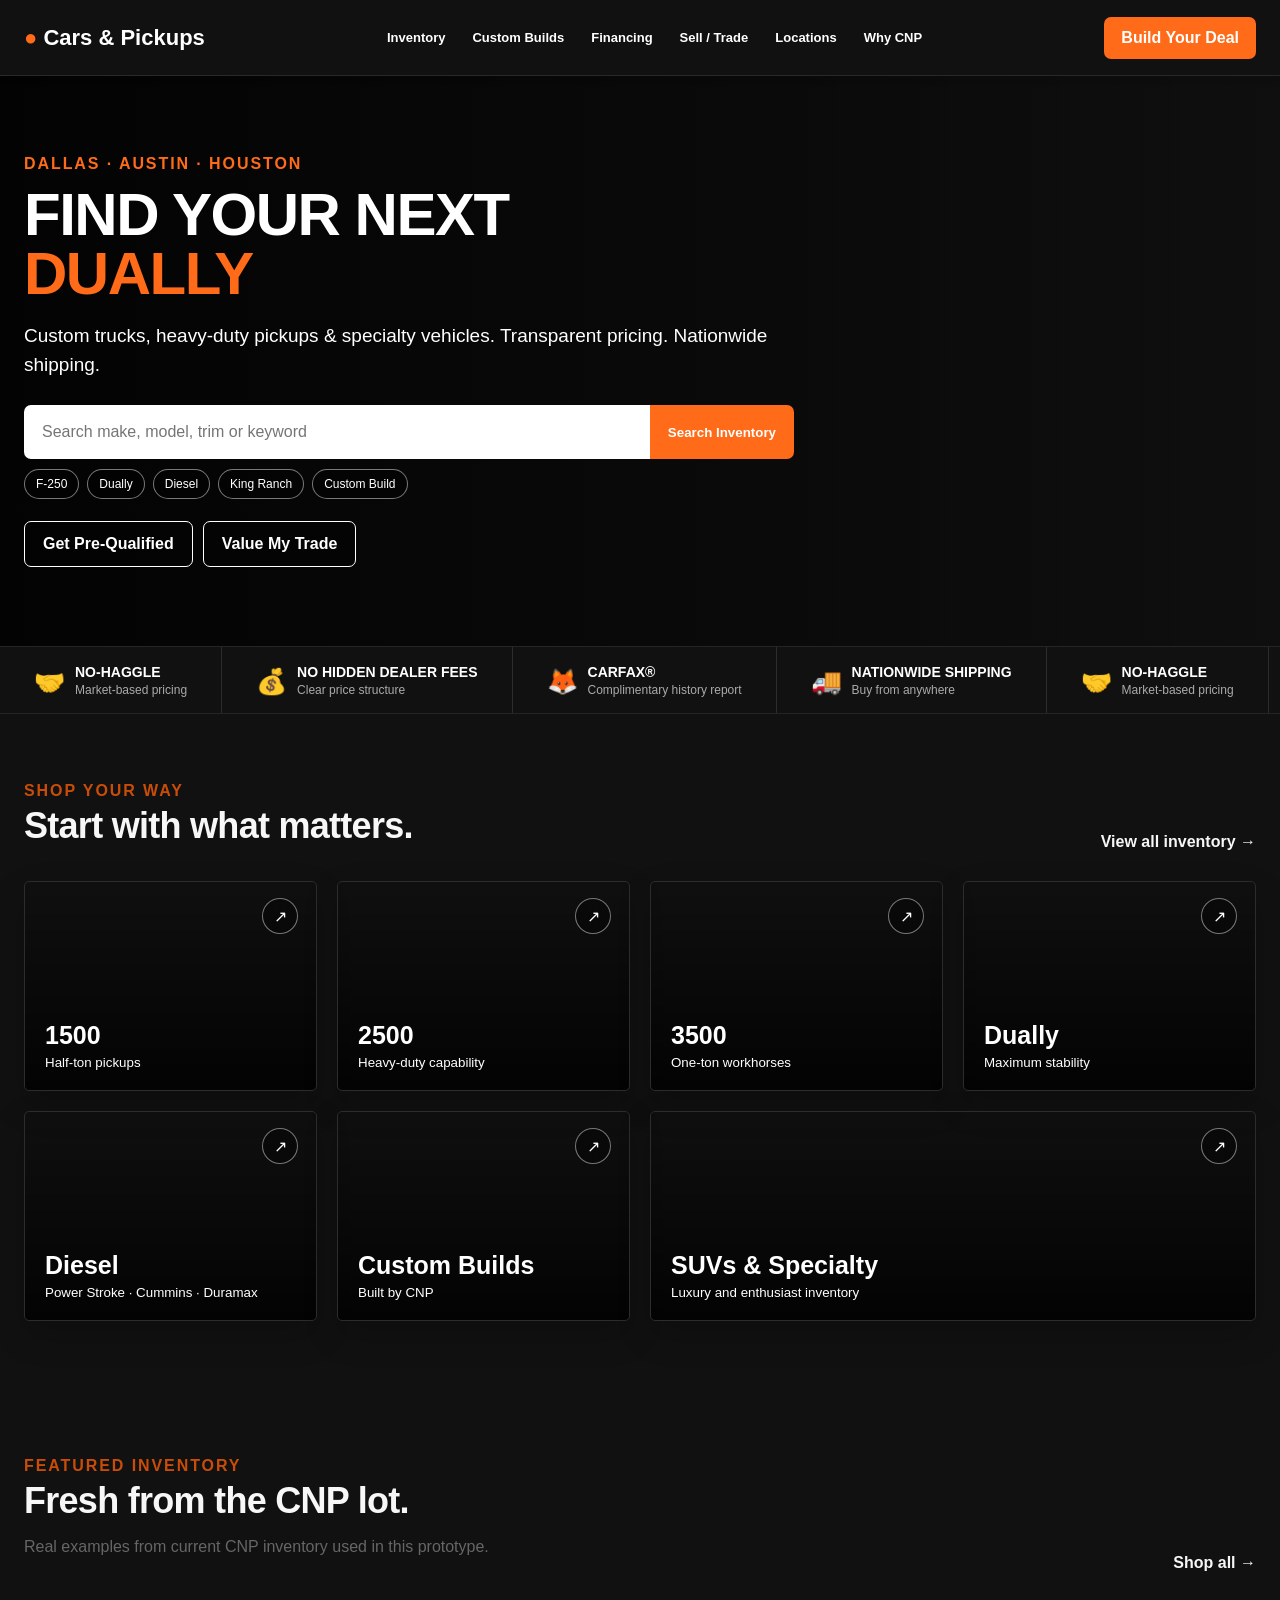
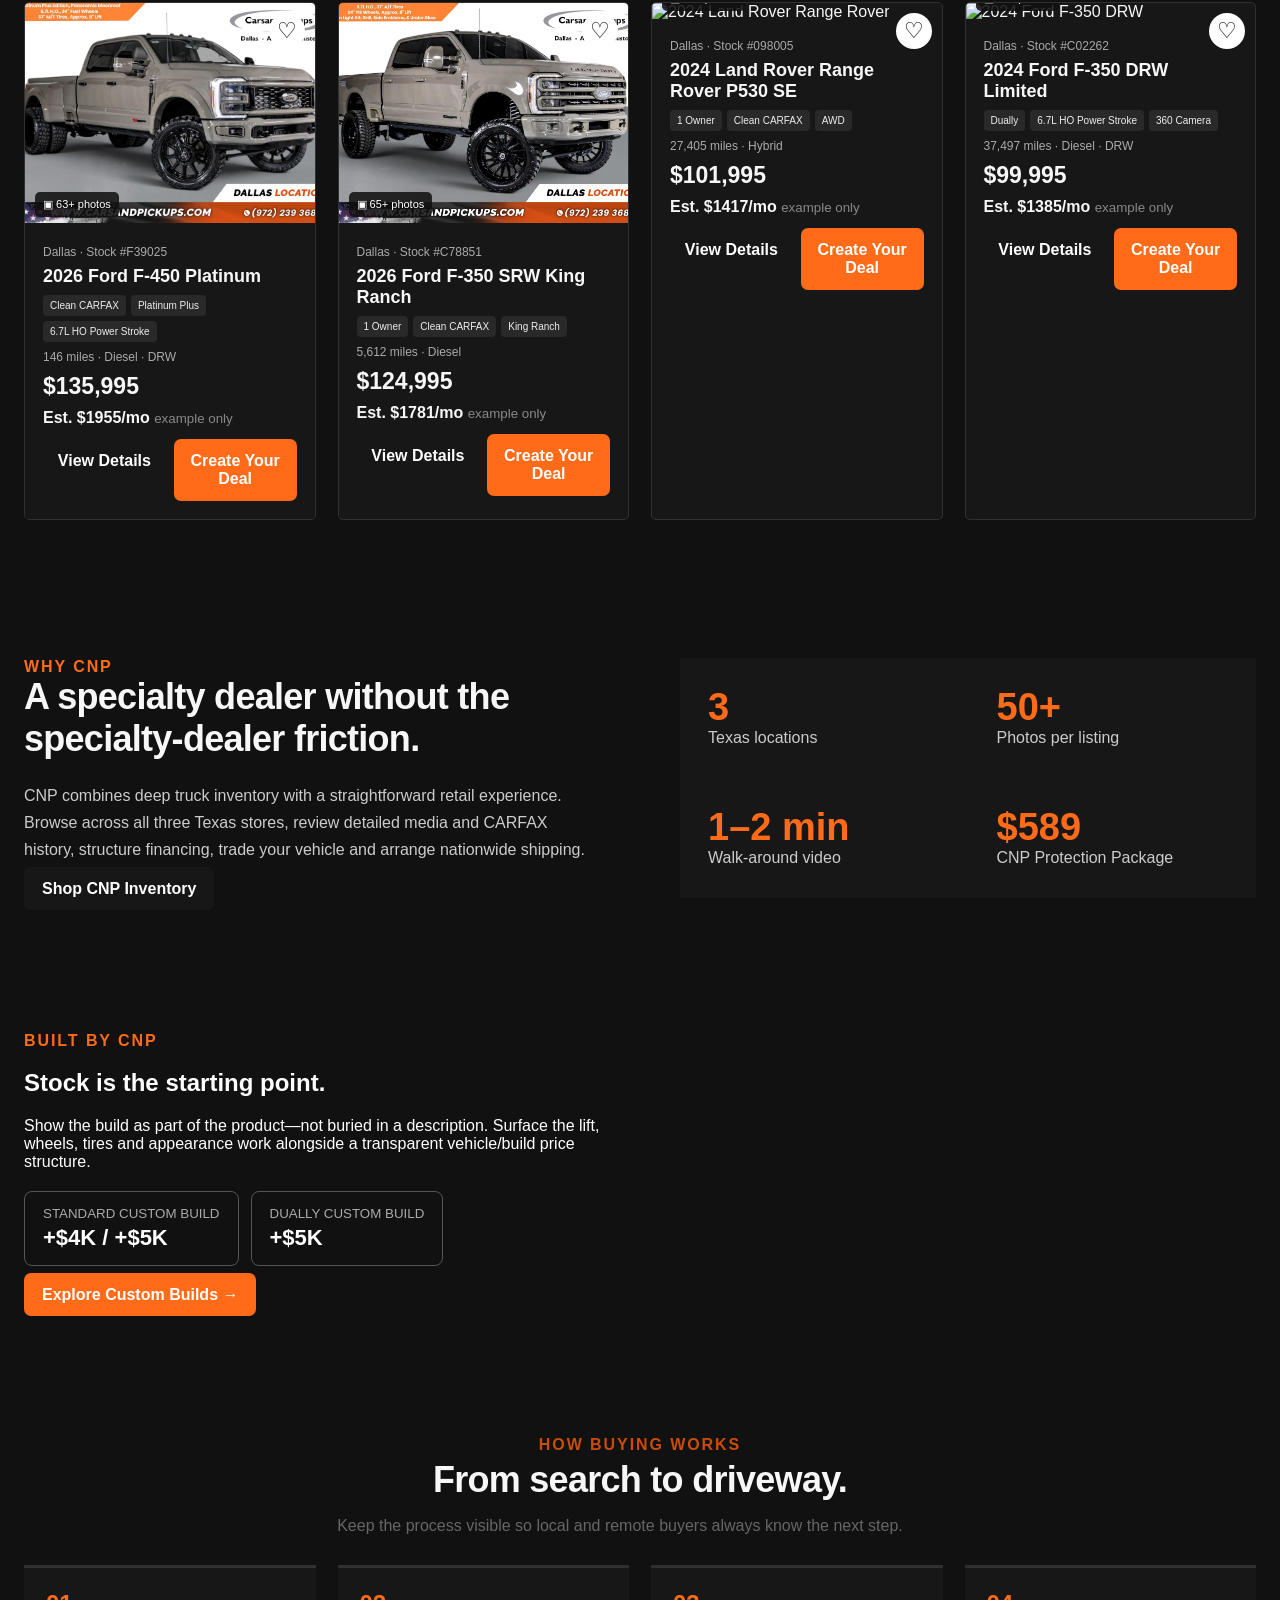
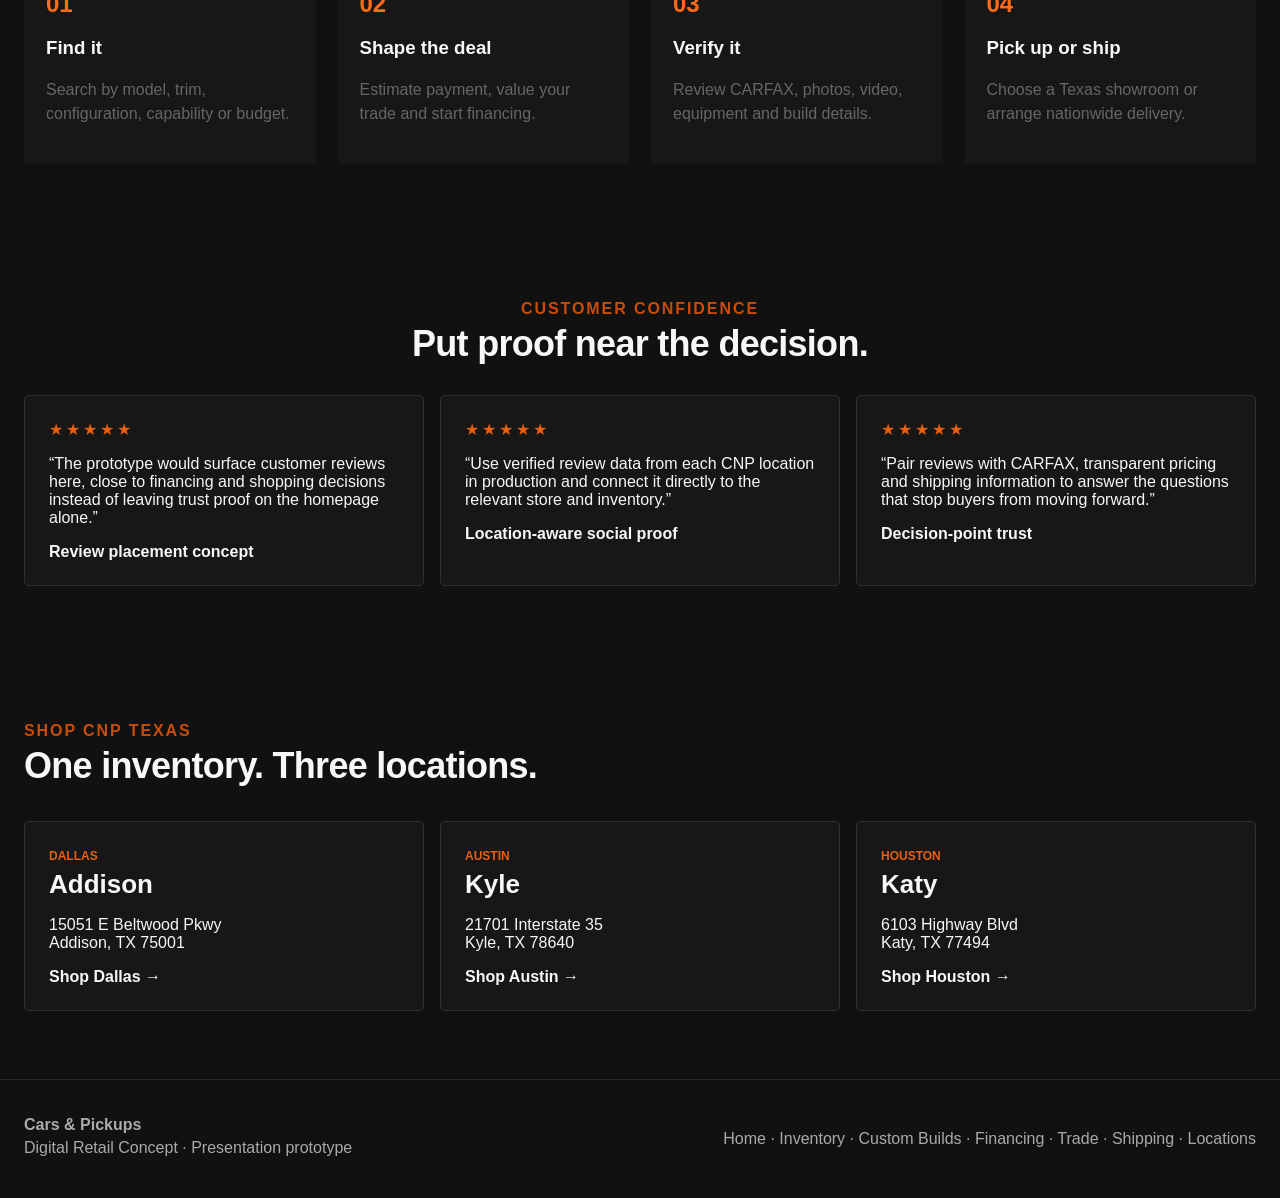
==== index.html @ a94108a6 "Bust cache for mobile navigation spacing update" ====
<!doctype html><html><head><meta charset="utf-8"><meta name="viewport" content="width=device-width,initial-scale=1"><title>CNP Digital Retail Concept</title><link rel="stylesheet" href="styles.css?v=menu-compact-4"><link rel="stylesheet" href="stack.css"></head><body>
<header class="top"><a class="brand" href="index.html"><b>●</b> Cars & Pickups</a><div class="mobile-nav-backdrop" id="mobileNavBackdrop"></div><nav class="nav" id="siteNav"><div class="mobile-nav-head"><span>MENU</span><button id="mobileNavClose" type="button" aria-label="Close navigation">×</button></div><a href="inventory.html">Inventory</a><a href="#builds">Custom Builds</a><a href="#buying">Financing</a><a href="#buying">Sell / Trade</a><a href="#locations">Locations</a><a href="#why">Why CNP</a></nav><div class="nav-actions"><a class="btn orange nav-deal" href="inventory.html">Build Your Deal</a><button class="hamburger" id="hamburger" type="button" aria-label="Open navigation" aria-expanded="false"><span></span><span></span><span></span></button></div></header>
<section class="hero"><div class="hero-inner"><div class="eyebrow">DALLAS · AUSTIN · HOUSTON</div><h1>FIND YOUR NEXT<br><span id="rotatingHeroText" class="rotating-text">DUALLY</span></h1><p>Custom trucks, heavy-duty pickups & specialty vehicles. Transparent pricing. Nationwide shipping.</p><div class="searchbar"><input id="homeSearch" placeholder="Search make, model, trim or keyword"><button class="btn orange" onclick="location.href='inventory.html?q='+encodeURIComponent(document.getElementById('homeSearch').value)">Search Inventory</button></div><div class="quicklinks"><a href="inventory.html?q=F-250">F-250</a><a href="inventory.html?q=dually">Dually</a><a href="inventory.html?q=diesel">Diesel</a><a href="inventory.html?q=King Ranch">King Ranch</a><a href="inventory.html?q=custom">Custom Build</a></div><div class="actions"><a href="#buying" class="btn ghost">Get Pre-Qualified</a><a href="#buying" class="btn ghost">Value My Trade</a></div></div></section>
<div class="trust" aria-label="CNP buyer benefits"><div class="trust-track"><span class="trust-item"><span class="trust-icon">🤝</span><span class="trust-copy"><b>NO-HAGGLE</b><small>Market-based pricing</small></span></span><span class="trust-item"><span class="trust-icon">💰</span><span class="trust-copy"><b>NO HIDDEN DEALER FEES</b><small>Clear price structure</small></span></span><span class="trust-item"><span class="trust-icon">🦊</span><span class="trust-copy"><b>CARFAX®</b><small>Complimentary history report</small></span></span><span class="trust-item"><span class="trust-icon">🚚</span><span class="trust-copy"><b>NATIONWIDE SHIPPING</b><small>Buy from anywhere</small></span></span><span class="trust-item"><span class="trust-icon">🤝</span><span class="trust-copy"><b>NO-HAGGLE</b><small>Market-based pricing</small></span></span><span class="trust-item"><span class="trust-icon">💰</span><span class="trust-copy"><b>NO HIDDEN DEALER FEES</b><small>Clear price structure</small></span></span><span class="trust-item"><span class="trust-icon">🦊</span><span class="trust-copy"><b>CARFAX®</b><small>Complimentary history report</small></span></span><span class="trust-item"><span class="trust-icon">🚚</span><span class="trust-copy"><b>NATIONWIDE SHIPPING</b><small>Buy from anywhere</small></span></span></div></div>
<section class="section shop-way"><div class="section-head"><div><div class="eyebrow dark">SHOP YOUR WAY</div><h2>Start with what matters.</h2></div><a href="inventory.html">View all inventory →</a></div><div class="grid-categories stack-categories"><a class="category-tile truck" style="--stack:0" href="inventory.html?q=1500"><span>1500</span><small>Half-ton pickups</small></a><a class="category-tile truck2" style="--stack:1" href="inventory.html?q=2500"><span>2500</span><small>Heavy-duty capability</small></a><a class="category-tile truck3" style="--stack:2" href="inventory.html?q=3500"><span>3500</span><small>One-ton workhorses</small></a><a class="category-tile dually" style="--stack:3" href="inventory.html?q=dually"><span>Dually</span><small>Maximum stability</small></a><a class="category-tile diesel" style="--stack:4" href="inventory.html?q=diesel"><span>Diesel</span><small>Power Stroke · Cummins · Duramax</small></a><a class="category-tile custom" style="--stack:5" href="#builds"><span>Custom Builds</span><small>Built by CNP</small></a><a class="category-tile suv" style="--stack:6" href="inventory.html?q=Range Rover"><span>SUVs & Specialty</span><small>Luxury and enthusiast inventory</small></a></div></section>
<section class="section alt"><div class="section-head"><div><div class="eyebrow dark">FEATURED INVENTORY</div><h2>Fresh from the CNP lot.</h2><p class="lede">Real examples from current CNP inventory used in this prototype.</p></div><a href="inventory.html">Shop all →</a></div><div id="homeFeatured" class="vehicles featured"></div></section>
<section id="why" class="section why"><div class="why-copy"><div class="eyebrow">WHY CNP</div><h2>A specialty dealer without the specialty-dealer friction.</h2><p>CNP combines deep truck inventory with a straightforward retail experience. Browse across all three Texas stores, review detailed media and CARFAX history, structure financing, trade your vehicle and arrange nationwide shipping.</p><a class="btn dark" href="inventory.html">Shop CNP Inventory</a></div><div class="why-grid"><div><strong>3</strong><span>Texas locations</span></div><div><strong>50+</strong><span>Photos per listing</span></div><div><strong>1–2 min</strong><span>Walk-around video</span></div><div><strong>$589</strong><span>CNP Protection Package</span></div></div></section>
<section id="builds" class="custom-banner darkband"><div class="copy"><div class="eyebrow">BUILT BY CNP</div><h2>Stock is the starting point.</h2><p>Show the build as part of the product—not buried in a description. Surface the lift, wheels, tires and appearance work alongside a transparent vehicle/build price structure.</p><div class="build-prices"><div><small>STANDARD CUSTOM BUILD</small><b>+$4K / +$5K</b></div><div><small>DUALLY CUSTOM BUILD</small><b>+$5K</b></div></div><a class="btn orange" href="inventory.html?q=custom">Explore Custom Builds →</a></div><div class="photo"></div></section>
<section id="buying" class="section"><div class="center"><div class="eyebrow dark">HOW BUYING WORKS</div><h2>From search to driveway.</h2><p class="lede">Keep the process visible so local and remote buyers always know the next step.</p></div><div class="steps"><div><b>01</b><h3>Find it</h3><p>Search by model, trim, configuration, capability or budget.</p></div><div><b>02</b><h3>Shape the deal</h3><p>Estimate payment, value your trade and start financing.</p></div><div><b>03</b><h3>Verify it</h3><p>Review CARFAX, photos, video, equipment and build details.</p></div><div><b>04</b><h3>Pick up or ship</h3><p>Choose a Texas showroom or arrange nationwide delivery.</p></div></div></section>
<section class="section alt reviews"><div class="center"><div class="eyebrow dark">CUSTOMER CONFIDENCE</div><h2>Put proof near the decision.</h2></div><div class="review-grid"><article><div class="stars">★★★★★</div><p>“The prototype would surface customer reviews here, close to financing and shopping decisions instead of leaving trust proof on the homepage alone.”</p><b>Review placement concept</b></article><article><div class="stars">★★★★★</div><p>“Use verified review data from each CNP location in production and connect it directly to the relevant store and inventory.”</p><b>Location-aware social proof</b></article><article><div class="stars">★★★★★</div><p>“Pair reviews with CARFAX, transparent pricing and shipping information to answer the questions that stop buyers from moving forward.”</p><b>Decision-point trust</b></article></div></section>
<section id="locations" class="section locations"><div class="section-head"><div><div class="eyebrow dark">SHOP CNP TEXAS</div><h2>One inventory. Three locations.</h2></div></div><div class="location-grid"><div><span>DALLAS</span><h3>Addison</h3><p>15051 E Beltwood Pkwy<br>Addison, TX 75001</p><a href="inventory.html">Shop Dallas →</a></div><div><span>AUSTIN</span><h3>Kyle</h3><p>21701 Interstate 35<br>Kyle, TX 78640</p><a href="inventory.html">Shop Austin →</a></div><div><span>HOUSTON</span><h3>Katy</h3><p>6103 Highway Blvd<br>Katy, TX 77494</p><a href="inventory.html">Shop Houston →</a></div></div></section>
<footer class="footer"><div><b>Cars & Pickups</b><p>Digital Retail Concept · Presentation prototype</p></div><div>Home · Inventory · Custom Builds · Financing · Trade · Shipping · Locations</div></footer>
<script src="app.js"></script><script src="stack.js"></script><script>(()=>{const b=document.getElementById('hamburger'),n=document.getElementById('siteNav'),backdrop=document.getElementById('mobileNavBackdrop'),x=document.getElementById('mobileNavClose');if(!b||!n)return;const close=()=>{n.classList.remove('open');backdrop?.classList.remove('open');b.classList.remove('open');b.setAttribute('aria-expanded','false');document.body.classList.remove('nav-open')};const open=()=>{n.classList.add('open');backdrop?.classList.add('open');b.classList.add('open');b.setAttribute('aria-expanded','true');document.body.classList.add('nav-open')};b.addEventListener('click',()=>n.classList.contains('open')?close():open());x?.addEventListener('click',close);backdrop?.addEventListener('click',close);n.querySelectorAll('a').forEach(a=>a.addEventListener('click',close));})();</script></body></html>
---- styles.css ----
:root{--orange:#ff6b18;--ink:#111;--muted:#666;--paper:#f6f5f2;--line:#ddd;--green:#18834a}*{box-sizing:border-box}body{margin:0;font-family:Arial,Helvetica,sans-serif;color:var(--ink);background:#fff}a{text-decoration:none;color:inherit}.top{background:#111;color:#fff;padding:14px 4vw;display:flex;align-items:center;gap:28px;position:sticky;top:0;z-index:20}.brand{font-size:24px;font-weight:900}.brand b{color:var(--orange)}.nav{display:flex;gap:20px;font-size:14px;flex:1}.pill,.btn{border:0;border-radius:7px;padding:13px 18px;font-weight:700;cursor:pointer}.btn.orange{background:var(--orange);color:#fff}.btn.dark{background:#171717;color:#fff}.btn.light{background:#fff;border:1px solid #bbb}.hero{min-height:520px;padding:70px 6vw;background:linear-gradient(90deg,rgba(0,0,0,.82),rgba(0,0,0,.15)),url('https://images.unsplash.com/photo-1551830820-330a71b99659?auto=format&fit=crop&w=1800&q=80') center/cover;color:#fff;display:flex;align-items:center}.hero-inner{max-width:720px}.eyebrow{color:var(--orange);font-weight:900;letter-spacing:.12em}.hero h1{font-size:62px;line-height:.96;margin:12px 0 20px}.hero p{font-size:19px;line-height:1.5}.searchbar{display:flex;margin:26px 0 18px}.searchbar input{flex:1;padding:18px;border:0;border-radius:7px 0 0 7px;font-size:16px}.searchbar button{border-radius:0 7px 7px 0}.actions{display:flex;gap:10px;flex-wrap:wrap}.trust{background:#151515;color:#fff;display:grid;grid-template-columns:repeat(4,1fr);padding:20px 6vw;text-align:center;font-weight:700}.section{padding:52px 6vw}.section h2{font-size:34px;margin:0 0 22px}.grid4{display:grid;grid-template-columns:repeat(4,1fr);gap:16px}.cat,.card,.panel{border:1px solid var(--line);border-radius:12px;overflow:hidden;background:#fff}.cat{min-height:170px;padding:22px;background:linear-gradient(#ffffff00,#0009),url('https://images.unsplash.com/photo-1565043589221-1a6fd9ae45c7?auto=format&fit=crop&w=700&q=80') center/cover;color:#fff;display:flex;align-items:end;font-size:22px;font-weight:800}.darkband{background:#161616;color:#fff}.inventory-wrap{display:grid;grid-template-columns:270px 1fr;gap:24px;padding:30px 4vw;background:var(--paper)}.filters{background:#fff;border:1px solid var(--line);border-radius:10px;padding:18px;position:sticky;top:78px;height:calc(100vh - 100px);overflow:auto}.filters h3{margin-top:0}.filter-group{padding:15px 0;border-top:1px solid #eee}.filter-group label{display:block;margin:8px 0;font-size:14px}.results-head{background:#fff;border:1px solid var(--line);border-radius:10px;padding:18px;margin-bottom:16px}.chips{display:flex;gap:8px;flex-wrap:wrap;margin-top:12px}.chip{padding:8px 11px;border:1px solid #ccc;border-radius:999px;background:#fff;font-size:12px}.vehicles{display:grid;grid-template-columns:repeat(3,1fr);gap:16px}.vehicle-card img{width:100%;height:190px;object-fit:cover}.vehicle-card .body{padding:15px}.badge{display:inline-block;background:var(--orange);color:#fff;border-radius:4px;padding:5px 8px;font-size:11px;font-weight:800}.price{font-size:23px;font-weight:900;margin:9px 0}.monthly{font-weight:800}.sub{font-size:13px;color:var(--muted);line-height:1.5}.card-actions{display:flex;gap:8px;margin-top:12px}.vdp{display:grid;grid-template-columns:1.55fr .7fr;gap:26px;padding:30px 5vw}.gallery .main{width:100%;height:520px;object-fit:cover;border-radius:12px}.thumbs{display:grid;grid-template-columns:repeat(5,1fr);gap:8px;margin-top:8px}.thumbs img{width:100%;height:95px;object-fit:cover;border-radius:7px}.deal{position:sticky;top:90px;align-self:start;border:1px solid var(--line);border-radius:12px;padding:22px}.deal h1{font-size:30px;margin:0 0 8px}.breakdown{border-top:1px solid #ddd;border-bottom:1px solid #ddd;padding:14px 0;margin:14px 0}.row{display:flex;justify-content:space-between;margin:8px 0}.payment{background:#f3f3f3;padding:15px;border-radius:8px;font-size:23px;font-weight:900}.deal .btn{width:100%;margin-top:8px}.specs{display:grid;grid-template-columns:repeat(6,1fr);gap:10px;padding:0 5vw 28px}.spec{border:1px solid var(--line);border-radius:9px;padding:14px;text-align:center}.content2{display:grid;grid-template-columns:1.5fr .7fr;gap:20px;padding:0 5vw 50px}.content2 .panel{padding:22px}.check{color:var(--green);font-weight:700}.footer{padding:30px 6vw;background:#111;color:#aaa}.note{font-size:12px;color:#777}.custom-banner{display:grid;grid-template-columns:1fr 1fr;min-height:300px}.custom-banner .copy{padding:42px}.custom-banner .photo{background:url('https://images.unsplash.com/photo-1533473359331-0135ef1b58bf?auto=format&fit=crop&w=1000&q=80') center/cover}.review{padding:18px;border:1px solid #ddd;border-radius:10px}.mobile-only{display:none}@media(max-width:900px){.nav{display:none}.hero h1{font-size:44px}.trust{grid-template-columns:1fr 1fr;gap:14px}.grid4{grid-template-columns:1fr 1fr}.inventory-wrap{grid-template-columns:1fr}.filters{position:static;height:auto}.vehicles{grid-template-columns:1fr}.vdp{grid-template-columns:1fr}.deal{position:static}.specs{grid-template-columns:repeat(2,1fr)}.content2{grid-template-columns:1fr}.custom-banner{grid-template-columns:1fr}.custom-banner .photo{min-height:250px}.mobile-only{display:block}}
.hero h1 span{color:var(--orange)}.hero .ghost{background:rgba(0,0,0,.28);border:1px solid #fff;color:#fff}.quicklinks{display:flex;gap:8px;flex-wrap:wrap;margin:-8px 0 22px}.quicklinks a{font-size:12px;border:1px solid #ffffff77;border-radius:999px;padding:7px 11px;background:#0005}.trust div{display:flex;flex-direction:column;gap:4px}.trust small{font-weight:400;color:#bbb}.section-head{display:flex;justify-content:space-between;align-items:end;gap:20px;margin-bottom:24px}.section-head h2,.center h2{margin:5px 0 4px}.section-head>a{font-weight:800}.eyebrow.dark{color:#c94d08}.lede{color:#666;max-width:720px}.grid-categories{display:grid;grid-template-columns:repeat(4,1fr);gap:14px}.category-tile{min-height:190px;padding:20px;display:flex;flex-direction:column;justify-content:end;color:#fff;border-radius:12px;background:linear-gradient(0deg,#000c,#0001),url('https://images.unsplash.com/photo-1565043589221-1a6fd9ae45c7?auto=format&fit=crop&w=800&q=80') center/cover}.category-tile span{font-size:25px;font-weight:900}.category-tile small{margin-top:5px}.category-tile.suv{grid-column:span 2;background-image:linear-gradient(0deg,#000c,#0001),url('https://images.unsplash.com/photo-1519641471654-76ce0107ad1b?auto=format&fit=crop&w=1000&q=80')}.alt{background:#f4f3f0}.vehicles.featured{grid-template-columns:repeat(4,1fr)}.card-image{position:relative}.photo-count{position:absolute;left:10px;bottom:10px;background:#111d;color:#fff;padding:6px 8px;border-radius:5px;font-size:11px}.heart{position:absolute;right:10px;top:10px;width:36px;height:36px;border-radius:50%;border:0;background:#fff;font-size:22px}.vehicle-card h3{margin:7px 0 8px;font-size:18px}.card-meta,.mileage{font-size:12px;color:#666}.tagrow{display:flex;gap:5px;flex-wrap:wrap;margin:8px 0}.tagrow span{font-size:10px;background:#f1f1f1;padding:5px 7px;border-radius:4px}.monthly small{font-weight:400;color:#888}.why{background:#111;color:#fff;display:grid;grid-template-columns:1fr 1fr;gap:60px}.why h2{font-size:42px}.why p{line-height:1.7;color:#ccc}.why-grid{display:grid;grid-template-columns:1fr 1fr;gap:1px;background:#444}.why-grid div{background:#171717;padding:28px;display:flex;flex-direction:column}.why-grid strong{font-size:38px;color:var(--orange)}.why-grid span{color:#ccc}.build-prices{display:flex;gap:12px;margin:20px 0}.build-prices div{border:1px solid #555;padding:14px 18px;border-radius:8px;display:flex;flex-direction:column}.build-prices small{color:#aaa}.build-prices b{font-size:22px;margin-top:4px}.center{text-align:center;max-width:760px;margin:0 auto 30px}.steps{display:grid;grid-template-columns:repeat(4,1fr);gap:14px}.steps>div{border-top:3px solid var(--orange);padding:22px;background:#fafafa}.steps b{color:var(--orange);font-size:24px}.steps p{color:#666;line-height:1.5}.review-grid,.location-grid{display:grid;grid-template-columns:repeat(3,1fr);gap:16px}.review-grid article,.location-grid>div{background:#fff;border:1px solid #ddd;border-radius:10px;padding:24px}.stars{color:#e65f12;letter-spacing:3px}.location-grid span{color:#e65f12;font-weight:900;font-size:12px}.location-grid h3{font-size:26px;margin:5px 0}.location-grid a{font-weight:800}.footer{display:flex;justify-content:space-between;align-items:center}.footer p{margin:5px 0}.inventory-hero{background:#151515;color:#fff;padding:42px 4vw;display:flex;align-items:end;justify-content:space-between;gap:30px}.inventory-hero h1{font-size:42px;margin:6px 0}.inventory-hero p{color:#bbb}.inventory-search{display:flex;min-width:44%}.inventory-search input{flex:1;padding:16px;border:0;border-radius:7px 0 0 7px}.inventory-search .btn{border-radius:0 7px 7px 0}.results-top{display:flex;justify-content:space-between;align-items:center}.results-top select{padding:10px}.mobile-filter-title{display:flex;justify-content:space-between}.mobile-filter-title button{border:0;background:none;text-decoration:underline}.filter-group select{width:100%;padding:8px;margin-top:8px}.filter-note{font-size:11px;color:#777;line-height:1.5;margin-top:20px}.empty{background:#fff;padding:50px;border:1px solid #ddd;border-radius:10px;text-align:center;grid-column:1/-1}
@media(max-width:1100px){.vehicles.featured{grid-template-columns:repeat(2,1fr)}.grid-categories{grid-template-columns:repeat(2,1fr)}}
@media(max-width:700px){.hero{padding:55px 5vw;min-height:650px}.hero h1{font-size:39px}.searchbar{flex-direction:column;gap:8px}.searchbar input,.searchbar .btn{border-radius:7px}.trust{grid-template-columns:1fr 1fr}.grid-categories,.vehicles.featured,.steps,.review-grid,.location-grid,.why{grid-template-columns:1fr}.category-tile.suv{grid-column:auto}.why{gap:30px}.why-grid{grid-template-columns:1fr 1fr}.inventory-hero{align-items:stretch;flex-direction:column}.inventory-search{min-width:0}.footer{align-items:flex-start;flex-direction:column;gap:18px}.build-prices{flex-direction:column}.section{padding:42px 5vw}.vehicles{grid-template-columns:1fr}.vehicle-card img{height:230px}}

/* CNP continuity pass */
:root{--content:1240px}.top{padding:16px max(24px,calc((100vw - var(--content))/2));min-height:76px;background:#fff;color:#151515;border-bottom:1px solid #ececec;box-shadow:0 2px 10px #0000000a}.brand{font-size:22px}.nav{justify-content:center;gap:27px;font-size:13px;font-weight:700}.top .btn{padding:12px 17px}.hero{min-height:570px;padding:72px max(24px,calc((100vw - var(--content))/2));background-position:center 42%}.hero-inner{max-width:770px}.hero h1{font-size:60px;letter-spacing:-.025em;line-height:.98;margin:13px 0 12px}.rotating-text{display:inline-block;min-width:8ch;color:var(--orange);transition:opacity .18s ease,transform .18s ease}.rotating-text.swap{opacity:0;transform:translateY(8px)}.section{padding:68px max(24px,calc((100vw - var(--content))/2))}.section-head{margin-bottom:30px}.section h2{font-size:36px;letter-spacing:-.02em}.trust{padding:20px max(24px,calc((100vw - var(--content))/2))}.grid-categories{gap:20px}.category-tile{min-height:210px;border-radius:5px}.card,.panel,.review-grid article,.location-grid>div{border-radius:5px}.vehicles{gap:22px}.vehicle-card img{height:220px}.vehicle-card .body{padding:18px}.why{padding:70px max(24px,calc((100vw - var(--content))/2));gap:80px}.custom-banner .copy{padding:64px max(24px,calc((100vw - var(--content))/2))}.steps{gap:22px}.inventory-wrap{padding:36px max(24px,calc((100vw - var(--content))/2));grid-template-columns:280px 1fr;gap:30px}.inventory-hero{padding:48px max(24px,calc((100vw - var(--content))/2))}.results-head,.filters{border-radius:5px}.vdp{max-width:var(--content);margin:auto;padding:40px 0;gap:34px}.specs,.content2{max-width:var(--content);margin:auto;padding-left:0;padding-right:0}.gallery .main,.deal,.spec{border-radius:5px}.footer{padding:36px max(24px,calc((100vw - var(--content))/2))}@media(max-width:1288px){.vdp,.specs,.content2{margin-left:24px;margin-right:24px}}@media(max-width:900px){.top{padding:13px 18px;min-height:64px}.hero{padding:58px 22px;min-height:610px}.hero h1{font-size:45px}.section{padding:50px 22px}.trust{padding:18px 22px}.inventory-wrap,.inventory-hero{padding-left:20px;padding-right:20px}.vdp,.specs,.content2{margin-left:20px;margin-right:20px}.why{padding:52px 22px}.custom-banner .copy{padding:46px 22px}}
.deal-actions{display:grid;grid-template-columns:1fr 1fr;gap:8px;width:100%}.deal-actions .btn{width:100%;text-align:center;padding-left:8px;padding-right:8px}.trust>div{display:grid;grid-template-columns:38px auto;grid-template-rows:auto auto;text-align:left;justify-content:center;column-gap:11px;align-items:center}.trust-icon{grid-row:1/3;width:34px;height:34px;border:1.5px solid var(--orange);color:var(--orange);border-radius:50%;display:grid;place-items:center;font-size:18px;font-weight:900}.trust b{align-self:end}.trust small{align-self:start}@media(max-width:700px){.trust>div{justify-content:start}.trust-icon{width:31px;height:31px}}.payment-assumptions{font-size:10px;line-height:1.45;color:#888;margin-top:8px;padding:8px 9px;background:#f7f7f7;border-left:2px solid var(--orange)}.payment-range-control{margin-top:15px}.payment-range-head{display:flex;justify-content:space-between;gap:8px;align-items:center;font-size:13px}.payment-range-head b{font-size:12px}.dual-range{position:relative;height:34px;margin-top:8px}.range-track,.range-fill{position:absolute;top:15px;left:0;right:0;height:4px;border-radius:4px;background:#ddd}.range-fill{right:auto;background:var(--orange)}.dual-range input[type=range]{position:absolute;left:0;top:5px;width:100%;height:24px;margin:0;background:transparent;pointer-events:none;appearance:none;-webkit-appearance:none}.dual-range input[type=range]::-webkit-slider-runnable-track{height:4px;background:transparent}.dual-range input[type=range]::-webkit-slider-thumb{-webkit-appearance:none;appearance:none;width:20px;height:20px;border-radius:50%;background:#fff;border:3px solid var(--orange);margin-top:-8px;pointer-events:auto;cursor:pointer}.dual-range input[type=range]::-moz-range-track{height:4px;background:transparent}.dual-range input[type=range]::-moz-range-thumb{width:15px;height:15px;border-radius:50%;background:#fff;border:3px solid var(--orange);pointer-events:auto;cursor:pointer}.range-limits{display:flex;justify-content:space-between;color:#888;font-size:10px;margin-top:-3px}.money-range-control{margin-top:15px}.money-range-control .payment-range-head b{font-variant-numeric:tabular-nums}.mobile-filter-bar,.mobile-filter-head,.filter-backdrop{display:none}.two-selects{display:grid;grid-template-columns:1fr 1fr;gap:8px}.two-selects label{min-width:0}.two-selects select{width:100%}.mobile-inventory-controls{display:none}
/* site-wide dark canvas */:root{--site-black:#111111;--site-panel:#171717;--site-panel-2:#1d1d1d;--site-border:#303030}html,body{background:var(--site-black);color:#f7f7f7}.top{background:var(--site-black);color:#fff;border-bottom-color:#292929}.section,.inventory-wrap,.specs,.content2{background:var(--site-black);color:#f7f7f7}.section.alt,.alt{background:#151515}.inventory-wrap{background:var(--site-black)}.results-head,.filters,.card,.vehicle-card,.panel,.review-grid article,.location-grid>div,.steps>div,.deal,.spec{background:var(--site-panel);color:#f7f7f7;border-color:var(--site-border)}.vehicle-card .body{background:var(--site-panel)}.sub,.card-meta,.mileage,.filter-note,.payment-assumptions,.range-limits{color:#aaa}.filter-group{border-top-color:#303030}.filter-group select,.two-selects select,.inventory-search input,.searchbar input,.deal input{background:#fff;color:#111}.chip,.btn.light{background:#202020;color:#f7f7f7;border-color:#444}.tagrow span{background:#292929;color:#eee}.results-head select{background:#fff;color:#111;border-color:#ccc}.mobile-filter-title button{color:#ddd}.footer{background:var(--site-black);color:#aaa;border-top:1px solid #292929}body,main,section,.section,.alt,.inventory-wrap,.inventory-hero+.inventory-wrap,.vdp,.specs,.content2,.custom-banner,.custom-banner .copy,.why,.steps,.review-grid,.location-grid{background-color:#111!important}.card,.vehicle-card,.vehicle-card .body,.panel,.results-head,.filters,.deal,.spec,.steps>div,.review-grid article,.location-grid>div,.empty{background:#171717!important;color:#f7f7f7!important;border-color:#303030!important}.why-grid,.why-grid div{background:#171717!important}.payment-assumptions{background:#1d1d1d!important}.tagrow span{background:#292929!important;color:#eee!important}.chip{background:#202020!important;color:#f7f7f7!important;border-color:#444!important}.footer{background:#111!important}
/* Dynamic shop-your-way category cards */
.shop-way{overflow:visible}.stack-categories .category-tile{position:relative;isolation:isolate;overflow:hidden;border:1px solid #2c2c2c;box-shadow:0 14px 34px rgba(0,0,0,.2);transition:transform .25s ease,border-color .25s ease,box-shadow .25s ease}.stack-categories .category-tile:after{content:'↗';position:absolute;right:18px;top:16px;width:34px;height:34px;border:1px solid rgba(255,255,255,.45);border-radius:50%;display:grid;place-items:center;font-size:16px;background:rgba(0,0,0,.28);backdrop-filter:blur(8px)}@media(hover:hover) and (pointer:fine){.stack-categories .category-tile:hover{transform:translateY(-6px);border-color:var(--orange);box-shadow:0 20px 42px rgba(0,0,0,.35)}}
@media(max-width:760px){html,body{width:100%;max-width:100%;overflow-x:hidden}.stack-categories{display:block!important}.stack-categories .category-tile{position:sticky;top:calc(82px + (var(--stack) * 7px));z-index:calc(10 + var(--stack));min-height:340px;margin-bottom:20px;border-radius:12px;box-shadow:0 -1px 0 rgba(255,255,255,.08),0 18px 34px rgba(0,0,0,.45);background-position:center}.stack-categories .category-tile span{font-size:36px}.stack-categories .category-tile small{font-size:18px;color:#eee}.stack-categories .category-tile:before{content:'0' counter(stack);position:absolute;left:20px;top:18px;font-size:12px;letter-spacing:.14em;color:#ff8a46}.stack-categories{counter-reset:stack}.stack-categories .category-tile{counter-increment:stack}.stack-categories .category-tile:before{content:'0' counter(stack)}.shop-way{padding-bottom:90px!important}.inventory-hero{width:100%;max-width:100%;padding:38px 20px}.inventory-hero h1{font-size:38px;line-height:1.08}.inventory-search{width:100%;max-width:100%}.inventory-wrap{display:block!important;width:100%!important;max-width:100%!important;padding:22px 20px!important;margin:0!important}.inventory-wrap>main{display:block!important;width:100%!important;max-width:100%!important;min-width:0!important;margin:0!important;padding:0!important}.mobile-inventory-controls{display:grid!important;width:100%!important;max-width:100%!important;grid-template-columns:1fr!important;gap:10px!important;margin:0 0 16px!important}.mobile-inventory-controls .mobile-control-btn{display:flex;width:100%!important;max-width:100%!important;min-height:48px;align-items:center;justify-content:space-between;padding:12px 16px;margin:0!important}.filters{position:fixed!important;z-index:1001;top:0;right:0;bottom:0;left:auto;width:min(92vw,390px)!important;max-width:none!important;height:100%;overflow-y:auto;background:#171717!important;padding:0 18px 28px!important;transform:translateX(105%);transition:transform .25s ease}.filters.open{transform:translateX(0)}.mobile-filter-head{display:flex;position:sticky;top:0;z-index:2;align-items:center;justify-content:space-between;background:#171717;border-bottom:1px solid #333;padding:16px 0;margin-bottom:8px}.mobile-filter-head button{width:44px;height:44px;border:0;background:transparent;color:#fff;font-size:30px}.filter-backdrop{position:fixed;z-index:1000;inset:0;background:rgba(0,0,0,.42)}.filter-backdrop.open{display:block}.filters-open{overflow:hidden}.mobile-sort-menu{position:absolute;z-index:50;top:104px;left:0;right:0;background:#171717;border:1px solid #333;padding:6px;box-shadow:0 10px 24px rgba(0,0,0,.12)}.mobile-sort-menu[hidden]{display:none}.mobile-sort-menu button{display:block;width:100%;min-height:44px;padding:10px 12px;border:0;border-bottom:1px solid #333;background:#171717;color:#fff;text-align:left;font:inherit}.results-head{display:block!important;width:100%!important;max-width:100%!important;margin:0 0 16px!important;padding:16px!important}.results-top{display:block!important;width:100%!important}.results-top select{display:none!important}.vehicles{display:grid!important;grid-template-columns:minmax(0,1fr)!important;width:100%!important;max-width:100%!important;min-width:0!important;gap:16px!important}.vehicle-card{width:100%!important;max-width:100%!important;min-width:0!important;overflow:hidden}.vehicle-card img{width:100%!important;max-width:100%!important;height:auto!important;aspect-ratio:16/10;object-fit:cover}}

/* VDP mobile polish */
.deal .payment{background:#202020!important;color:#fff!important;border:1px solid #3a3a3a}
.deal .btn.dark,.deal .btn.light{background:#202020!important;color:#fff!important;border:1px solid #444!important}
@media(max-width:760px){
  .vdp{display:flex!important;flex-direction:column!important;width:auto!important;max-width:none!important;margin:0!important;padding:18px 20px 0!important;gap:18px!important}
  .vdp .gallery{order:1;width:100%!important;min-width:0!important}
  .vdp .deal{order:2;width:100%!important;max-width:100%!important;min-width:0!important;margin:0!important;padding:22px 20px!important;box-sizing:border-box}
  .vdp .deal h1{font-size:36px!important;line-height:1.05!important;margin:12px 0 14px!important;overflow-wrap:anywhere}
  .vdp .deal .badge{font-size:13px!important;padding:8px 10px!important}
  .vdp .deal .breakdown{margin:18px 0!important;padding:18px 0!important}
  .vdp .deal .row{gap:12px!important;align-items:flex-start}
  .vdp .deal .row span{min-width:0}
  .vdp .deal .row b{white-space:nowrap}
  .vdp .deal .payment{display:block!important;width:100%!important;box-sizing:border-box!important;padding:17px 16px!important;font-size:25px!important;line-height:1.15!important;opacity:1!important}
  .vdp .deal .sub{font-size:14px!important;line-height:1.45!important}
  .vdp .deal .btn{display:block!important;width:100%!important;max-width:100%!important;box-sizing:border-box!important;margin:10px 0 0!important;min-height:52px!important}
  .specs{display:grid!important;grid-template-columns:1fr 1fr!important;width:auto!important;max-width:none!important;margin:18px 20px!important}
  .spec{min-width:0!important}
  .content2{display:block!important;width:auto!important;max-width:none!important;margin:18px 20px!important}
  .content2>.panel{width:100%!important;max-width:100%!important;box-sizing:border-box!important;margin-bottom:18px!important}
}

/* Mobile VDP sticky conversion CTA */
.mobile-vdp-sticky{display:none}
@media(max-width:760px){
 body{padding-bottom:calc(84px + env(safe-area-inset-bottom))}
 .mobile-vdp-sticky{position:fixed;z-index:1200;left:0;right:0;bottom:0;display:grid;grid-template-columns:7fr 3fr;gap:8px;padding:10px 14px calc(10px + env(safe-area-inset-bottom));background:rgba(17,17,17,.96);border-top:1px solid #333;box-shadow:0 -10px 28px rgba(0,0,0,.35);backdrop-filter:blur(14px);-webkit-backdrop-filter:blur(14px);transform:translateY(115%);opacity:0;pointer-events:none;transition:transform .28s cubic-bezier(.22,.61,.36,1),opacity .2s ease}
 .mobile-vdp-sticky.show{transform:translateY(0);opacity:1;pointer-events:auto}
 .mobile-vdp-sticky .btn{width:100%!important;min-height:54px!important;margin:0!important;display:flex!important;align-items:center;justify-content:center;box-sizing:border-box}
 .mobile-vdp-sticky .sticky-build{font-weight:850}
 .mobile-vdp-sticky .sticky-call{background:#242424!important;color:#fff!important;border:1px solid #444!important;font-size:23px!important;text-decoration:none}
}

/* Mobile nav + homepage hero refinements */
.nav-actions{display:flex;align-items:center;gap:10px}.hamburger{display:none}
@media(max-width:760px){
 .top{position:relative!important;display:flex!important;align-items:center!important;justify-content:space-between!important;gap:10px!important;padding:12px 16px!important;min-height:70px!important}
 .top .brand{font-size:18px!important;line-height:1.05!important;max-width:115px}
 .nav-actions{gap:8px;flex-shrink:0}
 .top .nav-deal{display:flex!important;align-items:center;justify-content:center;padding:10px 12px!important;min-height:44px!important;font-size:13px!important;line-height:1.05!important;white-space:nowrap}
 .hamburger{display:grid;width:44px;height:44px;padding:10px;border:1px solid #444;border-radius:4px;background:#171717;place-content:center;gap:5px}
 .hamburger span{display:block;width:21px;height:2px;background:#fff;transition:transform .2s ease,opacity .2s ease}
 .hamburger.open span:nth-child(1){transform:translateY(7px) rotate(45deg)}
 .hamburger.open span:nth-child(2){opacity:0}
 .hamburger.open span:nth-child(3){transform:translateY(-7px) rotate(-45deg)}
 .top .nav{display:none!important;position:absolute!important;z-index:1300;top:100%;left:0;right:0;background:#111;border-top:1px solid #292929;border-bottom:1px solid #333;padding:8px 16px 16px;box-shadow:0 18px 30px rgba(0,0,0,.38)}
 .top .nav.open{display:grid!important}
 .top .nav a{display:flex!important;align-items:center;min-height:48px;padding:10px 4px;border-bottom:1px solid #2b2b2b;color:#fff;font-size:16px}
 .top .nav a:last-child{border-bottom:0}
 .hero{padding-left:20px!important;padding-right:20px!important}
 .hero-inner{width:100%!important;max-width:100%!important}
 .hero .quicklinks{display:flex!important;flex-wrap:nowrap!important;gap:6px!important;width:100%!important;max-width:100%!important;overflow-x:auto!important;scrollbar-width:none;-webkit-overflow-scrolling:touch;padding-bottom:3px}
 .hero .quicklinks::-webkit-scrollbar{display:none}
 .hero .quicklinks a{flex:1 0 auto!important;white-space:nowrap!important;padding:8px 11px!important;font-size:12px!important}
 .hero .actions{display:grid!important;grid-template-columns:1fr!important;gap:10px!important;width:100%!important}
 .hero .actions .btn{width:100%!important;max-width:100%!important;box-sizing:border-box!important;text-align:center!important;min-height:52px!important}
 .trust-icon{border:0!important;border-radius:0!important;width:34px!important;height:34px!important;background:transparent!important}
}

/* Single-row continuously sliding trust banner */
.trust{display:block!important;width:100%;max-width:none!important;overflow:hidden!important;padding:0!important;background:#111!important;border-top:1px solid #252525;border-bottom:1px solid #252525}
.trust-track{display:flex;width:max-content;will-change:transform;animation:trustMarquee 26s linear infinite}
.trust-set{display:flex;flex:none;align-items:center;white-space:nowrap}
.trust-set>div{display:grid;grid-template-columns:auto auto;grid-template-rows:auto auto;column-gap:10px;row-gap:1px;align-items:center;min-width:max-content;padding:20px 38px;border-right:1px solid #2c2c2c}
.trust-set .trust-icon{grid-row:1/3;grid-column:1;display:flex!important;align-items:center;justify-content:center;width:auto!important;height:auto!important;font-size:28px;line-height:1;border:0!important;background:transparent!important}
.trust-set b{grid-column:2;grid-row:1;font-size:14px;letter-spacing:.02em}
.trust-set small{grid-column:2;grid-row:2;color:#aaa;font-size:12px}
.trust:hover .trust-track{animation-play-state:paused}
@keyframes trustMarquee{from{transform:translate3d(0,0,0)}to{transform:translate3d(-50%,0,0)}}
@media(max-width:760px){
 .trust-track{animation-duration:20s}
 .trust-set>div{padding:16px 24px}
 .trust-set .trust-icon{font-size:24px!important}
 .trust-set b{font-size:13px}
 .trust-set small{font-size:11px}
}
@media(prefers-reduced-motion:reduce){.trust-track{animation:none}}

/* Trust marquee repair: override legacy .trust grid/div rules */
.trust{display:block!important;overflow:hidden!important;height:auto!important;min-height:0!important;padding:0!important}
.trust>.trust-track{display:flex!important;flex-wrap:nowrap!important;align-items:stretch!important;width:max-content!important;max-width:none!important;gap:0!important;animation:trustMarquee 28s linear infinite!important}
.trust .trust-set{display:flex!important;flex:none!important;flex-wrap:nowrap!important;align-items:stretch!important;width:max-content!important;max-width:none!important;gap:0!important}
.trust .trust-set>div{display:flex!important;flex:none!important;flex-direction:row!important;align-items:center!important;gap:10px!important;width:auto!important;min-width:max-content!important;height:72px!important;padding:0 34px!important;margin:0!important;border:0!important;border-right:1px solid #2c2c2c!important;box-sizing:border-box!important}
.trust .trust-set .trust-icon{display:inline-flex!important;flex:none!important;width:auto!important;height:auto!important;margin:0!important;padding:0!important;border:0!important;background:none!important;font-size:26px!important;line-height:1!important}
.trust .trust-set b{display:inline!important;white-space:nowrap!important;margin:0!important;font-size:14px!important;line-height:1.1!important}
.trust .trust-set small{display:inline!important;white-space:nowrap!important;margin:0!important;color:#aaa!important;font-size:12px!important;line-height:1.1!important}
@keyframes trustMarquee{0%{transform:translate3d(0,0,0)}100%{transform:translate3d(-50%,0,0)}}
@media(max-width:760px){
 .trust>.trust-track{animation-duration:22s!important}
 .trust .trust-set>div{height:64px!important;padding:0 22px!important;gap:8px!important}
 .trust .trust-set .trust-icon{font-size:23px!important}
 .trust .trust-set b{font-size:13px!important}
 .trust .trust-set small{font-size:11px!important}
}

/* Trust marquee v3 — flat markup avoids legacy trust descendant rules */
.trust{display:block!important;width:100%!important;height:68px!important;min-height:68px!important;overflow:hidden!important;padding:0!important;margin:0!important;background:#111!important}
.trust>.trust-track{display:flex!important;flex-direction:row!important;flex-wrap:nowrap!important;align-items:stretch!important;width:max-content!important;height:68px!important;gap:0!important;padding:0!important;margin:0!important;animation:trustMarqueeFlat 26s linear infinite!important;will-change:transform}
.trust-item{display:inline-flex!important;flex:0 0 auto!important;flex-direction:row!important;align-items:center!important;justify-content:flex-start!important;gap:10px!important;height:68px!important;min-width:max-content!important;padding:0 34px!important;margin:0!important;border-right:1px solid #2c2c2c!important;box-sizing:border-box!important;white-space:nowrap!important}
.trust-item .trust-icon{display:inline-block!important;flex:0 0 auto!important;width:auto!important;height:auto!important;margin:0!important;padding:0!important;border:0!important;background:none!important;font-size:25px!important;line-height:1!important}
.trust-item .trust-copy{display:flex!important;flex-direction:column!important;align-items:flex-start!important;justify-content:center!important;gap:3px!important;width:auto!important;height:auto!important;margin:0!important;padding:0!important}
.trust-item .trust-copy b,.trust-item .trust-copy small{display:block!important;position:static!important;width:auto!important;height:auto!important;margin:0!important;padding:0!important;white-space:nowrap!important}
.trust-item .trust-copy b{color:#fff!important;font-size:14px!important;line-height:1.1!important}
.trust-item .trust-copy small{color:#aaa!important;font-size:12px!important;line-height:1.1!important;font-weight:400!important}
@keyframes trustMarqueeFlat{from{transform:translate3d(0,0,0)}to{transform:translate3d(-50%,0,0)}}
@media(max-width:760px){
 .trust{height:62px!important;min-height:62px!important}
 .trust>.trust-track{height:62px!important;animation-duration:20s!important}
 .trust-item{height:62px!important;padding:0 22px!important;gap:8px!important}
 .trust-item .trust-icon{font-size:22px!important}
 .trust-item .trust-copy b{font-size:13px!important}
 .trust-item .trust-copy small{font-size:11px!important}
}

/* Keep trust-banner copy left aligned */
.trust-item .trust-copy,
.trust-item .trust-copy b,
.trust-item .trust-copy small{text-align:left!important}

/* CARFAX trust item alignment correction */
.trust-item:has(.trust-copy b:first-child){text-align:left!important}
.trust-item .trust-copy{display:flex!important;flex-direction:column!important;align-items:flex-start!important;justify-content:center!important;text-align:left!important}
.trust-item .trust-copy b,
.trust-item .trust-copy small{align-self:flex-start!important;text-align:left!important;margin-left:0!important;margin-right:0!important}
@media(max-width:760px){
 .trust-item{justify-content:flex-start!important;text-align:left!important}
 .trust-item .trust-copy{align-items:flex-start!important;text-align:left!important}
}

/* Lifted-Trucks-inspired mobile off-canvas navigation */
.mobile-nav-head,.mobile-nav-backdrop{display:none}
@media(max-width:760px){
 .nav-open{overflow:hidden!important}
 .mobile-nav-backdrop{display:block!important;position:fixed;z-index:1390;inset:0;background:rgba(0,0,0,.66);opacity:0;visibility:hidden;transition:opacity .3s ease,visibility .3s ease}
 .mobile-nav-backdrop.open{opacity:1;visibility:visible}
 .top .nav{display:flex!important;position:fixed!important;z-index:1400!important;top:0!important;bottom:0!important;left:0!important;right:auto!important;width:min(82vw,360px)!important;height:100dvh!important;box-sizing:border-box!important;flex-direction:column!important;align-items:stretch!important;background:#0b0b0b!important;border:0!important;border-right:1px solid #333!important;padding:0 22px 30px!important;box-shadow:16px 0 38px rgba(0,0,0,.48)!important;overflow-y:auto!important;transform:translate3d(-102%,0,0)!important;visibility:hidden!important;transition:transform .34s cubic-bezier(.22,.61,.36,1),visibility .34s ease!important}
 .top .nav.open{transform:translate3d(0,0,0)!important;visibility:visible!important}
 .mobile-nav-head{display:flex!important;flex:none;align-items:center;justify-content:space-between;width:100%;min-height:82px;margin-bottom:12px;border-bottom:1px solid #2c2c2c;color:#f56a21;font-size:14px;font-weight:800;letter-spacing:.14em;text-align:left}
 .mobile-nav-head button{width:44px;height:44px;padding:0;border:0;background:transparent;color:#fff;font-size:32px;line-height:1;text-align:center}
 .top .nav a{display:flex!important;flex:none!important;align-items:center!important;justify-content:flex-start!important;width:100%!important;min-height:58px!important;box-sizing:border-box!important;padding:14px 2px!important;margin:0!important;border:0!important;border-bottom:1px solid #242424!important;color:#fff!important;font-size:19px!important;font-weight:700!important;line-height:1.2!important;text-align:left!important}
 .top .nav a::after{content:'→';margin-left:auto;color:#777;font-weight:400}
 .top .nav a:last-child{border-bottom:0!important}
}

/* Compact mobile off-canvas navigation spacing */
@media(max-width:760px){
 .top .nav{padding:0 20px 20px!important}
 .mobile-nav-head{min-height:64px!important;margin-bottom:4px!important}
 .top .nav a{min-height:48px!important;padding:10px 2px!important;font-size:18px!important}
}

/* Tighter off-canvas menu alignment + vertical rhythm */
@media(max-width:760px){
 .top .nav{padding-left:10px!important;padding-right:14px!important}
 .mobile-nav-head{padding-left:2px!important;padding-right:2px!important}
 .top .nav a{min-height:42px!important;padding:6px 4px!important;font-size:18px!important}
}

/* Mobile drawer compact pass — flush-left links + minimal vertical whitespace */
@media(max-width:760px){
 .top .nav{
   padding:0 10px 12px 0!important;
 }
 .mobile-nav-head{
   min-height:52px!important;
   margin:0 0 2px!important;
   padding:0 10px!important;
 }
 .top .nav a{
   min-height:0!important;
   height:auto!important;
   padding:10px 10px!important;
   margin:0!important;
   font-size:17px!important;
   line-height:1.15!important;
 }
 .top .nav a::after{margin-left:auto!important}
}

/* Mobile drawer hard reset — override inherited desktop nav gap/centering */
@media(max-width:760px){
 .top #siteNav{
   justify-content:flex-start!important;
   align-items:stretch!important;
   gap:0!important;
   padding:0 8px!important;
 }
 .top #siteNav .mobile-nav-head{
   width:100%!important;
   min-height:48px!important;
   padding:0 4px!important;
   margin:0!important;
   box-sizing:border-box!important;
 }
 .top #siteNav>a{
   width:100%!important;
   min-height:0!important;
   padding:8px 4px!important;
   margin:0!important;
   box-sizing:border-box!important;
   line-height:1.1!important;
 }
}

/* Extra-compact mobile drawer rows */
@media(max-width:760px){
 .top #siteNav>a{
   padding-top:4px!important;
   padding-bottom:4px!important;
   line-height:1.05!important;
 }
}

/* Mobile nav definitive compact layout */
@media(max-width:760px){
 .top #siteNav{
   gap:0!important;
   justify-content:flex-start!important;
   padding:0 8px!important;
 }
 .top #siteNav .mobile-nav-head{
   min-height:44px!important;
   height:44px!important;
   padding:0 8px!important;
   margin:0!important;
 }
 .top #siteNav>a{
   display:flex!important;
   flex:0 0 auto!important;
   align-items:center!important;
   justify-content:space-between!important;
   gap:12px!important;
   min-height:0!important;
   height:42px!important;
   padding:0 8px!important;
   margin:0!important;
   line-height:1!important;
 }
 .top #siteNav>a::after{
   margin-left:auto!important;
   flex:0 0 auto!important;
 }
}

/* Full-width mobile drawer menu rows */
@media(max-width:760px){
 .top #siteNav>a{
   width:100%!important;
   max-width:none!important;
   align-self:stretch!important;
   box-sizing:border-box!important;
 }
}

/* Mobile nav: use full drawer width and compact stacked rows */
@media(max-width:760px){
 .top #siteNav{
   width:min(82vw,360px)!important;
   padding:0 12px!important;
 }
 .top #siteNav .mobile-nav-head{
   width:100%!important;
   box-sizing:border-box!important;
 }
 .top #siteNav>a{
   width:100%!important;
   max-width:100%!important;
   height:46px!important;
   min-height:46px!important;
   padding:0 8px!important;
   margin:0!important;
   align-self:stretch!important;
   justify-content:space-between!important;
   box-sizing:border-box!important;
 }
 .top #siteNav>a::after{
   margin-left:auto!important;
   padding-left:16px!important;
 }
}

/* Wider mobile navigation drawer */
@media(max-width:760px){
 .top #siteNav{
   width:94vw!important;
   max-width:94vw!important;
 }
}

/* Mobile drawer: wider rows + substantially tighter vertical rhythm */
@media(max-width:760px){
 .top #siteNav{
   width:94vw!important;
   max-width:94vw!important;
   padding:0 4px!important;
   gap:0!important;
   justify-content:flex-start!important;
 }
 .top #siteNav .mobile-nav-head{
   width:100%!important;
   height:42px!important;
   min-height:42px!important;
   margin:0 0 4px!important;
   padding:0 8px!important;
 }
 .top #siteNav>a{
   display:flex!important;
   flex:0 0 40px!important;
   width:100%!important;
   max-width:none!important;
   height:40px!important;
   min-height:40px!important;
   margin:0!important;
   padding:0 10px!important;
   align-self:stretch!important;
   align-items:center!important;
   justify-content:space-between!important;
   line-height:1!important;
   box-sizing:border-box!important;
 }
 .top #siteNav>a::after{
   margin-left:auto!important;
   padding-left:12px!important;
 }
}
---- stack.css ----
/* Shop Your Way card motion */
@media (max-width:760px){
  .shop-way{overflow:visible!important;padding-bottom:18px!important}
  .shop-way .stack-categories{
    display:block!important;
    overflow:visible!important;
    position:relative!important;
    padding-bottom:72px!important;
  }
  .shop-way .stack-categories .category-tile{
    position:-webkit-sticky!important;
    position:sticky!important;
    top:68px!important;
    z-index:calc(20 + var(--stack))!important;
    display:flex!important;
    min-height:320px!important;
    margin:0 0 14px!important;
    border-radius:14px!important;
    transform-origin:center top;
    will-change:transform,filter,opacity;
    transition:box-shadow .24s cubic-bezier(.22,.61,.36,1),border-color .24s ease!important;
    box-shadow:0 18px 44px rgba(0,0,0,.52)!important;
    border:1px solid rgba(255,255,255,.12)!important;
  }
  .shop-way .stack-categories .category-tile.stack-active{
    box-shadow:0 28px 64px rgba(0,0,0,.68)!important;
  }
  .shop-way .stack-categories .category-tile.stack-behind{
    border-color:rgba(255,107,24,.7)!important;
  }
  .shop-way .stack-categories .category-tile span{font-size:38px!important;line-height:1!important}
  .shop-way .stack-categories .category-tile small{font-size:18px!important;color:#eee!important}
  .shop-way .stack-categories .category-tile:after{width:40px!important;height:40px!important;right:18px!important;top:18px!important}
}

@media (min-width:761px) and (hover:hover) and (pointer:fine){
  .shop-way .stack-categories .category-tile{
    will-change:transform,box-shadow;
    transition:transform .38s cubic-bezier(.22,.61,.36,1),box-shadow .38s cubic-bezier(.22,.61,.36,1),border-color .28s ease!important;
  }
  .shop-way .stack-categories .category-tile:hover{
    transform:translateY(-14px) scale(1.012)!important;
    box-shadow:0 24px 52px rgba(0,0,0,.48)!important;
    border-color:rgba(255,107,24,.7)!important;
    z-index:5;
  }
}
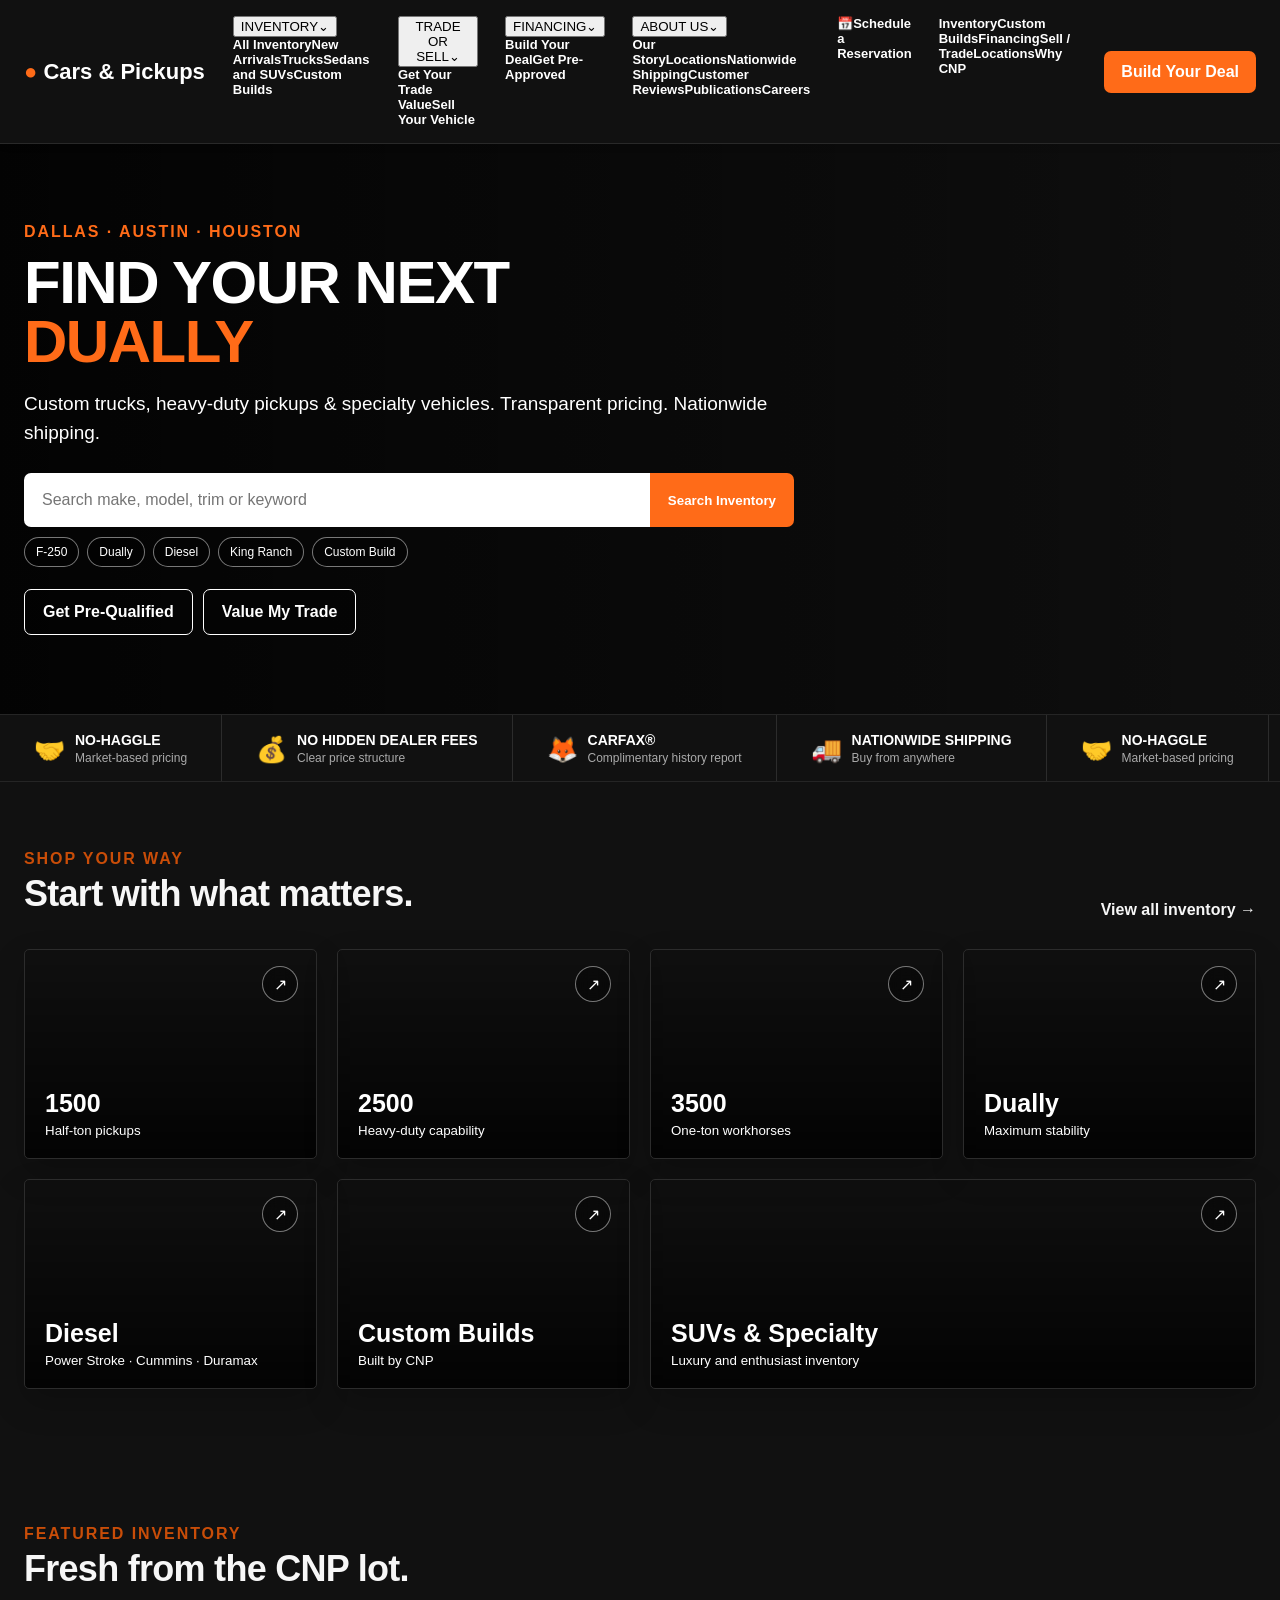
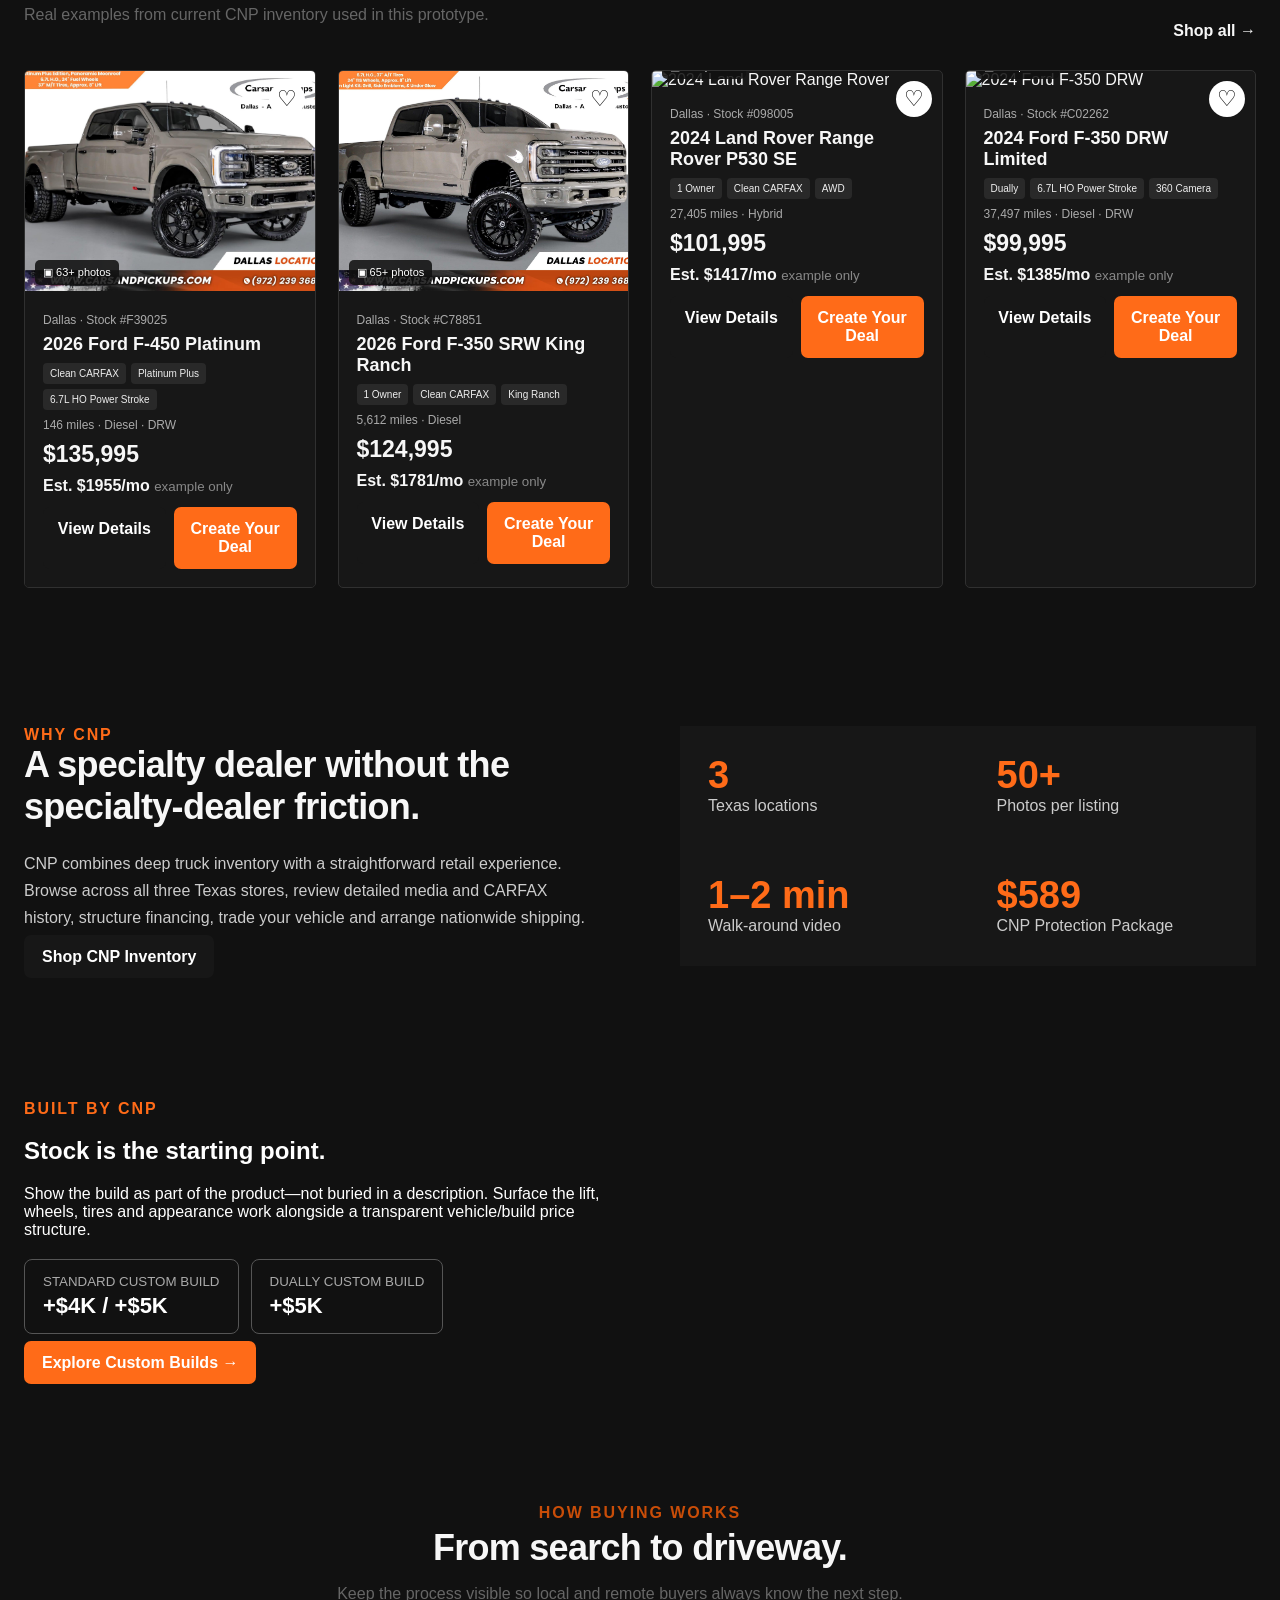
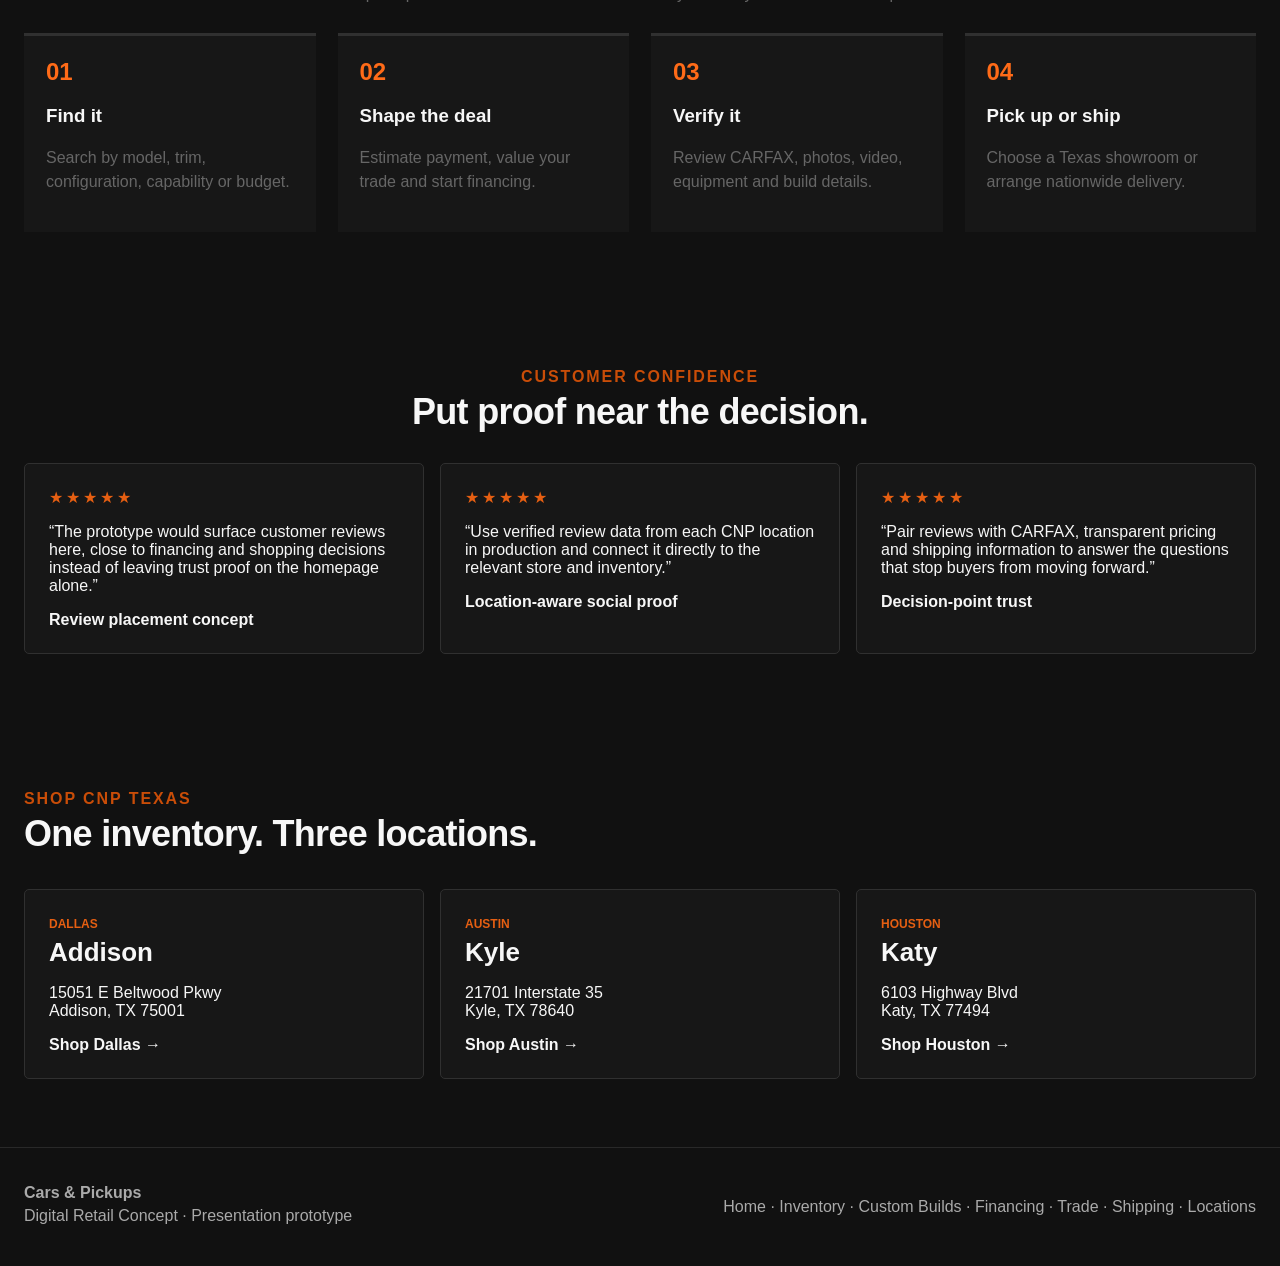
==== commit f926fe98: "Organize mobile nav into accordion sections" ====
--- a/index.html
+++ b/index.html
@@ -1,5 +1,5 @@
-<!doctype html><html><head><meta charset="utf-8"><meta name="viewport" content="width=device-width,initial-scale=1"><title>CNP Digital Retail Concept</title><link rel="stylesheet" href="styles.css?v=menu-compact-4"><link rel="stylesheet" href="stack.css"></head><body>
-<header class="top"><a class="brand" href="index.html"><b>●</b> Cars & Pickups</a><div class="mobile-nav-backdrop" id="mobileNavBackdrop"></div><nav class="nav" id="siteNav"><div class="mobile-nav-head"><span>MENU</span><button id="mobileNavClose" type="button" aria-label="Close navigation">×</button></div><a href="inventory.html">Inventory</a><a href="#builds">Custom Builds</a><a href="#buying">Financing</a><a href="#buying">Sell / Trade</a><a href="#locations">Locations</a><a href="#why">Why CNP</a></nav><div class="nav-actions"><a class="btn orange nav-deal" href="inventory.html">Build Your Deal</a><button class="hamburger" id="hamburger" type="button" aria-label="Open navigation" aria-expanded="false"><span></span><span></span><span></span></button></div></header>
+<!doctype html><html><head><meta charset="utf-8"><meta name="viewport" content="width=device-width,initial-scale=1"><title>CNP Digital Retail Concept</title><link rel="stylesheet" href="styles.css?v=nav-accordion-1"><link rel="stylesheet" href="stack.css"></head><body>
+<header class="top"><a class="brand" href="index.html"><b>●</b> Cars & Pickups</a><div class="mobile-nav-backdrop" id="mobileNavBackdrop"></div><nav class="nav" id="siteNav"><div class="mobile-nav-head"><span>MENU</span><button id="mobileNavClose" type="button" aria-label="Close navigation">×</button></div><div class="mobile-nav-group open"><button class="mobile-nav-toggle" type="button" aria-expanded="true"><span>INVENTORY</span><span class="nav-chevron">⌄</span></button><div class="mobile-nav-submenu"><a href="inventory.html">All Inventory</a><a href="inventory.html?q=new%20arrival">New Arrivals</a><a href="inventory.html?q=truck">Trucks</a><a href="inventory.html?q=SUV">Sedans and SUVs</a><a href="inventory.html?q=custom">Custom Builds</a></div></div><div class="mobile-nav-group"><button class="mobile-nav-toggle" type="button" aria-expanded="false"><span>TRADE OR SELL</span><span class="nav-chevron">⌄</span></button><div class="mobile-nav-submenu"><a href="#buying">Get Your Trade Value</a><a href="#buying">Sell Your Vehicle</a></div></div><div class="mobile-nav-group"><button class="mobile-nav-toggle" type="button" aria-expanded="false"><span>FINANCING</span><span class="nav-chevron">⌄</span></button><div class="mobile-nav-submenu"><a href="inventory.html">Build Your Deal</a><a href="#buying">Get Pre-Approved</a></div></div><div class="mobile-nav-group"><button class="mobile-nav-toggle" type="button" aria-expanded="false"><span>ABOUT US</span><span class="nav-chevron">⌄</span></button><div class="mobile-nav-submenu"><a href="#why">Our Story</a><a href="#locations">Locations</a><a href="#shipping">Nationwide Shipping</a><a href="#reviews">Customer Reviews</a><a href="#publications">Publications</a><a href="#careers">Careers</a></div></div><a class="mobile-reservation" href="#reservation"><span>📅</span><span>Schedule a Reservation</span></a><div class="desktop-nav-links"><a href="inventory.html">Inventory</a><a href="#builds">Custom Builds</a><a href="#buying">Financing</a><a href="#buying">Sell / Trade</a><a href="#locations">Locations</a><a href="#why">Why CNP</a></div></nav><div class="nav-actions"><a class="btn orange nav-deal" href="inventory.html">Build Your Deal</a><button class="hamburger" id="hamburger" type="button" aria-label="Open navigation" aria-expanded="false"><span></span><span></span><span></span></button></div></header>
 <section class="hero"><div class="hero-inner"><div class="eyebrow">DALLAS · AUSTIN · HOUSTON</div><h1>FIND YOUR NEXT<br><span id="rotatingHeroText" class="rotating-text">DUALLY</span></h1><p>Custom trucks, heavy-duty pickups & specialty vehicles. Transparent pricing. Nationwide shipping.</p><div class="searchbar"><input id="homeSearch" placeholder="Search make, model, trim or keyword"><button class="btn orange" onclick="location.href='inventory.html?q='+encodeURIComponent(document.getElementById('homeSearch').value)">Search Inventory</button></div><div class="quicklinks"><a href="inventory.html?q=F-250">F-250</a><a href="inventory.html?q=dually">Dually</a><a href="inventory.html?q=diesel">Diesel</a><a href="inventory.html?q=King Ranch">King Ranch</a><a href="inventory.html?q=custom">Custom Build</a></div><div class="actions"><a href="#buying" class="btn ghost">Get Pre-Qualified</a><a href="#buying" class="btn ghost">Value My Trade</a></div></div></section>
 <div class="trust" aria-label="CNP buyer benefits"><div class="trust-track"><span class="trust-item"><span class="trust-icon">🤝</span><span class="trust-copy"><b>NO-HAGGLE</b><small>Market-based pricing</small></span></span><span class="trust-item"><span class="trust-icon">💰</span><span class="trust-copy"><b>NO HIDDEN DEALER FEES</b><small>Clear price structure</small></span></span><span class="trust-item"><span class="trust-icon">🦊</span><span class="trust-copy"><b>CARFAX®</b><small>Complimentary history report</small></span></span><span class="trust-item"><span class="trust-icon">🚚</span><span class="trust-copy"><b>NATIONWIDE SHIPPING</b><small>Buy from anywhere</small></span></span><span class="trust-item"><span class="trust-icon">🤝</span><span class="trust-copy"><b>NO-HAGGLE</b><small>Market-based pricing</small></span></span><span class="trust-item"><span class="trust-icon">💰</span><span class="trust-copy"><b>NO HIDDEN DEALER FEES</b><small>Clear price structure</small></span></span><span class="trust-item"><span class="trust-icon">🦊</span><span class="trust-copy"><b>CARFAX®</b><small>Complimentary history report</small></span></span><span class="trust-item"><span class="trust-icon">🚚</span><span class="trust-copy"><b>NATIONWIDE SHIPPING</b><small>Buy from anywhere</small></span></span></div></div>
 <section class="section shop-way"><div class="section-head"><div><div class="eyebrow dark">SHOP YOUR WAY</div><h2>Start with what matters.</h2></div><a href="inventory.html">View all inventory →</a></div><div class="grid-categories stack-categories"><a class="category-tile truck" style="--stack:0" href="inventory.html?q=1500"><span>1500</span><small>Half-ton pickups</small></a><a class="category-tile truck2" style="--stack:1" href="inventory.html?q=2500"><span>2500</span><small>Heavy-duty capability</small></a><a class="category-tile truck3" style="--stack:2" href="inventory.html?q=3500"><span>3500</span><small>One-ton workhorses</small></a><a class="category-tile dually" style="--stack:3" href="inventory.html?q=dually"><span>Dually</span><small>Maximum stability</small></a><a class="category-tile diesel" style="--stack:4" href="inventory.html?q=diesel"><span>Diesel</span><small>Power Stroke · Cummins · Duramax</small></a><a class="category-tile custom" style="--stack:5" href="#builds"><span>Custom Builds</span><small>Built by CNP</small></a><a class="category-tile suv" style="--stack:6" href="inventory.html?q=Range Rover"><span>SUVs & Specialty</span><small>Luxury and enthusiast inventory</small></a></div></section>
@@ -10,4 +10,4 @@
 <section class="section alt reviews"><div class="center"><div class="eyebrow dark">CUSTOMER CONFIDENCE</div><h2>Put proof near the decision.</h2></div><div class="review-grid"><article><div class="stars">★★★★★</div><p>“The prototype would surface customer reviews here, close to financing and shopping decisions instead of leaving trust proof on the homepage alone.”</p><b>Review placement concept</b></article><article><div class="stars">★★★★★</div><p>“Use verified review data from each CNP location in production and connect it directly to the relevant store and inventory.”</p><b>Location-aware social proof</b></article><article><div class="stars">★★★★★</div><p>“Pair reviews with CARFAX, transparent pricing and shipping information to answer the questions that stop buyers from moving forward.”</p><b>Decision-point trust</b></article></div></section>
 <section id="locations" class="section locations"><div class="section-head"><div><div class="eyebrow dark">SHOP CNP TEXAS</div><h2>One inventory. Three locations.</h2></div></div><div class="location-grid"><div><span>DALLAS</span><h3>Addison</h3><p>15051 E Beltwood Pkwy<br>Addison, TX 75001</p><a href="inventory.html">Shop Dallas →</a></div><div><span>AUSTIN</span><h3>Kyle</h3><p>21701 Interstate 35<br>Kyle, TX 78640</p><a href="inventory.html">Shop Austin →</a></div><div><span>HOUSTON</span><h3>Katy</h3><p>6103 Highway Blvd<br>Katy, TX 77494</p><a href="inventory.html">Shop Houston →</a></div></div></section>
 <footer class="footer"><div><b>Cars & Pickups</b><p>Digital Retail Concept · Presentation prototype</p></div><div>Home · Inventory · Custom Builds · Financing · Trade · Shipping · Locations</div></footer>
-<script src="app.js"></script><script src="stack.js"></script><script>(()=>{const b=document.getElementById('hamburger'),n=document.getElementById('siteNav'),backdrop=document.getElementById('mobileNavBackdrop'),x=document.getElementById('mobileNavClose');if(!b||!n)return;const close=()=>{n.classList.remove('open');backdrop?.classList.remove('open');b.classList.remove('open');b.setAttribute('aria-expanded','false');document.body.classList.remove('nav-open')};const open=()=>{n.classList.add('open');backdrop?.classList.add('open');b.classList.add('open');b.setAttribute('aria-expanded','true');document.body.classList.add('nav-open')};b.addEventListener('click',()=>n.classList.contains('open')?close():open());x?.addEventListener('click',close);backdrop?.addEventListener('click',close);n.querySelectorAll('a').forEach(a=>a.addEventListener('click',close));})();</script></body></html>+<script src="app.js"></script><script src="stack.js"></script><script>(()=>{const b=document.getElementById('hamburger'),n=document.getElementById('siteNav'),backdrop=document.getElementById('mobileNavBackdrop'),x=document.getElementById('mobileNavClose');if(!b||!n)return;const close=()=>{n.classList.remove('open');backdrop?.classList.remove('open');b.classList.remove('open');b.setAttribute('aria-expanded','false');document.body.classList.remove('nav-open')};const open=()=>{n.classList.add('open');backdrop?.classList.add('open');b.classList.add('open');b.setAttribute('aria-expanded','true');document.body.classList.add('nav-open')};b.addEventListener('click',()=>n.classList.contains('open')?close():open());x?.addEventListener('click',close);backdrop?.addEventListener('click',close);n.querySelectorAll('a').forEach(a=>a.addEventListener('click',close));n.querySelectorAll('.mobile-nav-toggle').forEach(t=>t.addEventListener('click',()=>{const g=t.closest('.mobile-nav-group');const isOpen=g.classList.toggle('open');t.setAttribute('aria-expanded',String(isOpen));}));})();</script></body></html>
--- a/styles.css
+++ b/styles.css
@@ -336,3 +336,90 @@
    padding-left:12px!important;
  }
 }
+
+/* Mobile drawer rows: match the requested wide rectangle */
+@media(max-width:760px){
+ .top #siteNav{
+   width:94vw!important;
+   max-width:94vw!important;
+   padding-left:8px!important;
+   padding-right:8px!important;
+ }
+ .top #siteNav .mobile-nav-head,
+ .top #siteNav>a{
+   width:calc(100% - 8px)!important;
+   max-width:none!important;
+   margin-left:0!important;
+   margin-right:8px!important;
+   box-sizing:border-box!important;
+ }
+ .top #siteNav>a{
+   justify-content:space-between!important;
+ }
+ .top #siteNav>a::after{
+   margin-left:auto!important;
+ }
+}
+
+/* Mobile menu row width — viewport-based so parent flex sizing cannot shrink it */
+@media(max-width:760px){
+  .top #siteNav>a{
+    width:78vw!important;
+    max-width:78vw!important;
+    align-self:flex-start!important;
+    padding-left:10px!important;
+    padding-right:10px!important;
+    justify-content:space-between!important;
+  }
+  .top #siteNav>a::after{
+    margin-left:auto!important;
+  }
+}
+
+/* Shorter mobile navigation rows */
+@media(max-width:760px){
+ .top #siteNav>a{
+   flex:0 0 34px!important;
+   height:34px!important;
+   min-height:34px!important;
+   padding-top:0!important;
+   padding-bottom:0!important;
+ }
+}
+
+/* Mobile nav: compact grid layout prevents flex from stretching rows */
+@media(max-width:760px){
+ .top #siteNav{
+   display:grid!important;
+   grid-template-columns:1fr!important;
+   grid-template-rows:48px repeat(6,52px)!important;
+   grid-auto-rows:52px!important;
+   align-content:start!important;
+   align-items:stretch!important;
+   justify-content:stretch!important;
+   gap:0!important;
+   height:100dvh!important;
+   padding:0 8px!important;
+ }
+ .top #siteNav .mobile-nav-head{
+   grid-row:auto!important;
+   height:48px!important;
+   min-height:48px!important;
+   width:100%!important;
+   margin:0!important;
+   padding:0 10px!important;
+ }
+ .top #siteNav>a{
+   display:flex!important;
+   width:100%!important;
+   max-width:none!important;
+   height:52px!important;
+   min-height:52px!important;
+   margin:0!important;
+   padding:0 12px!important;
+   align-items:center!important;
+   justify-content:space-between!important;
+   align-self:stretch!important;
+   box-sizing:border-box!important;
+ }
+}
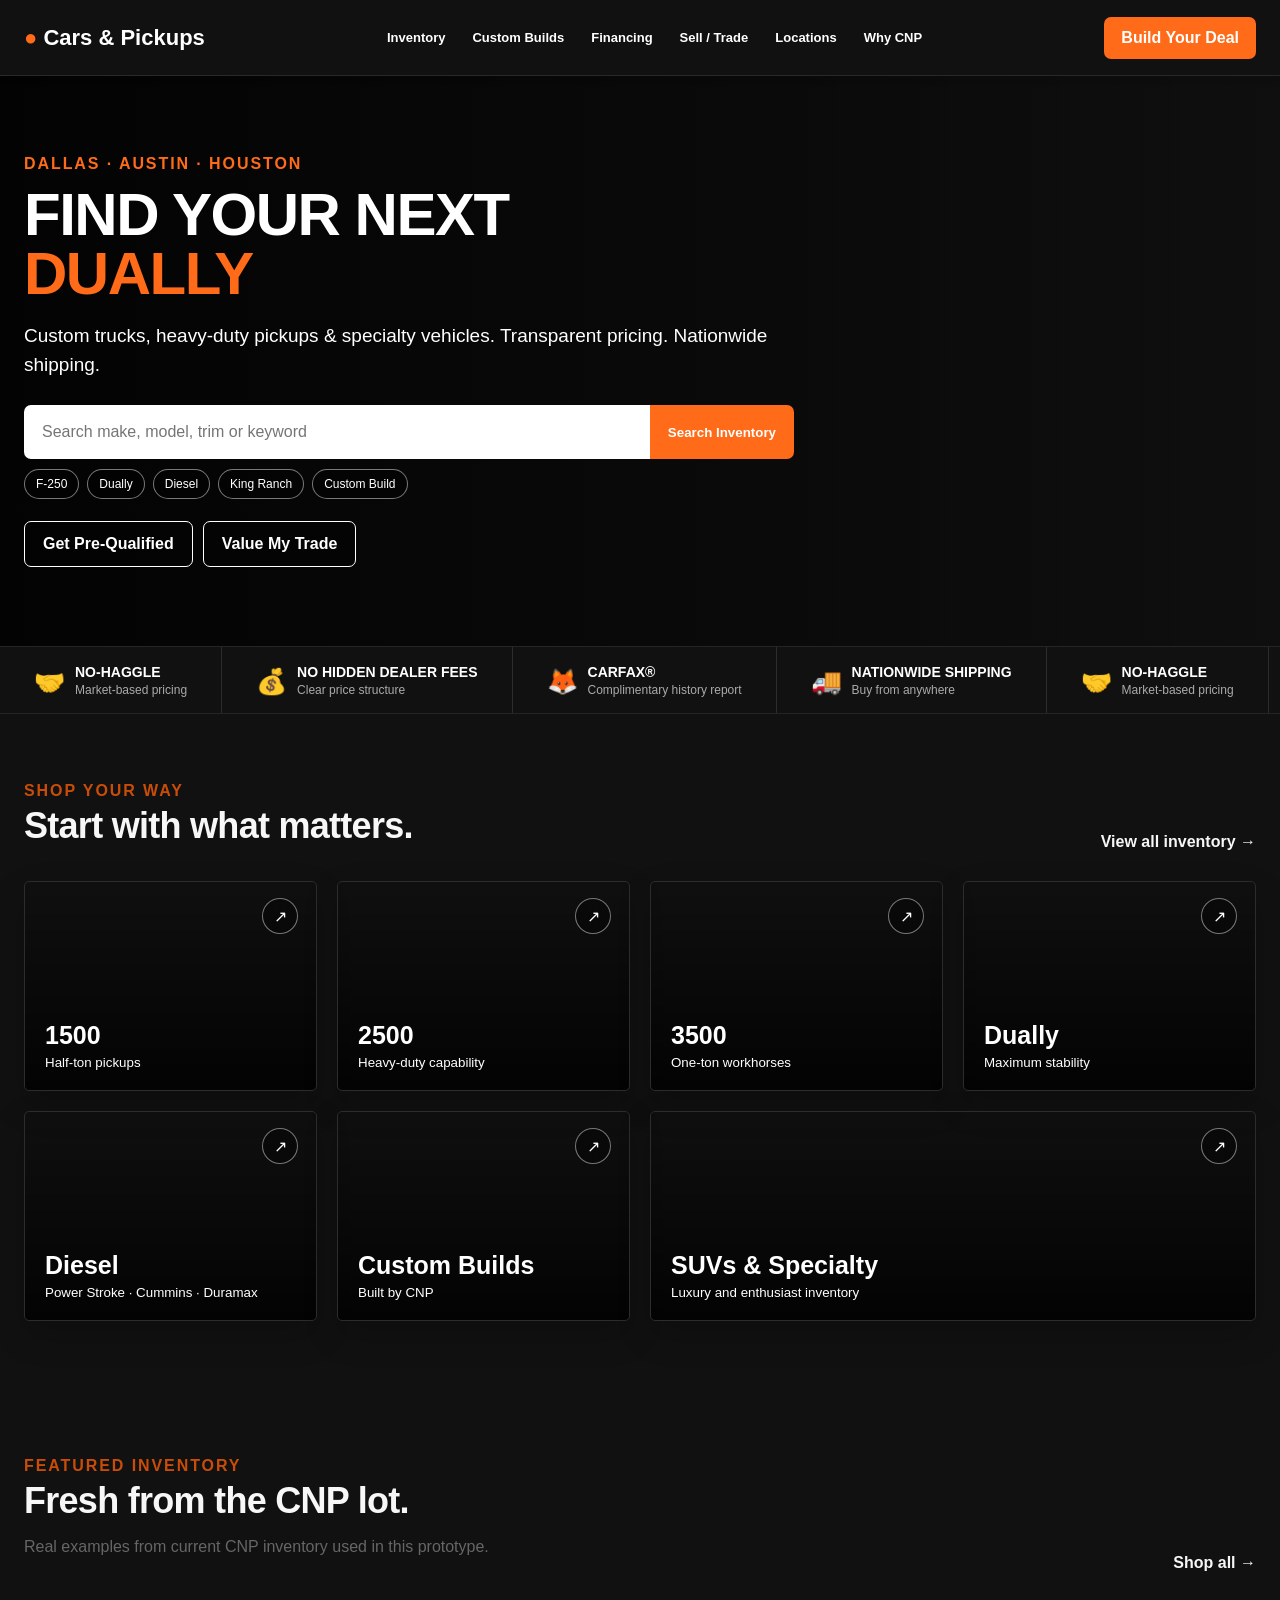
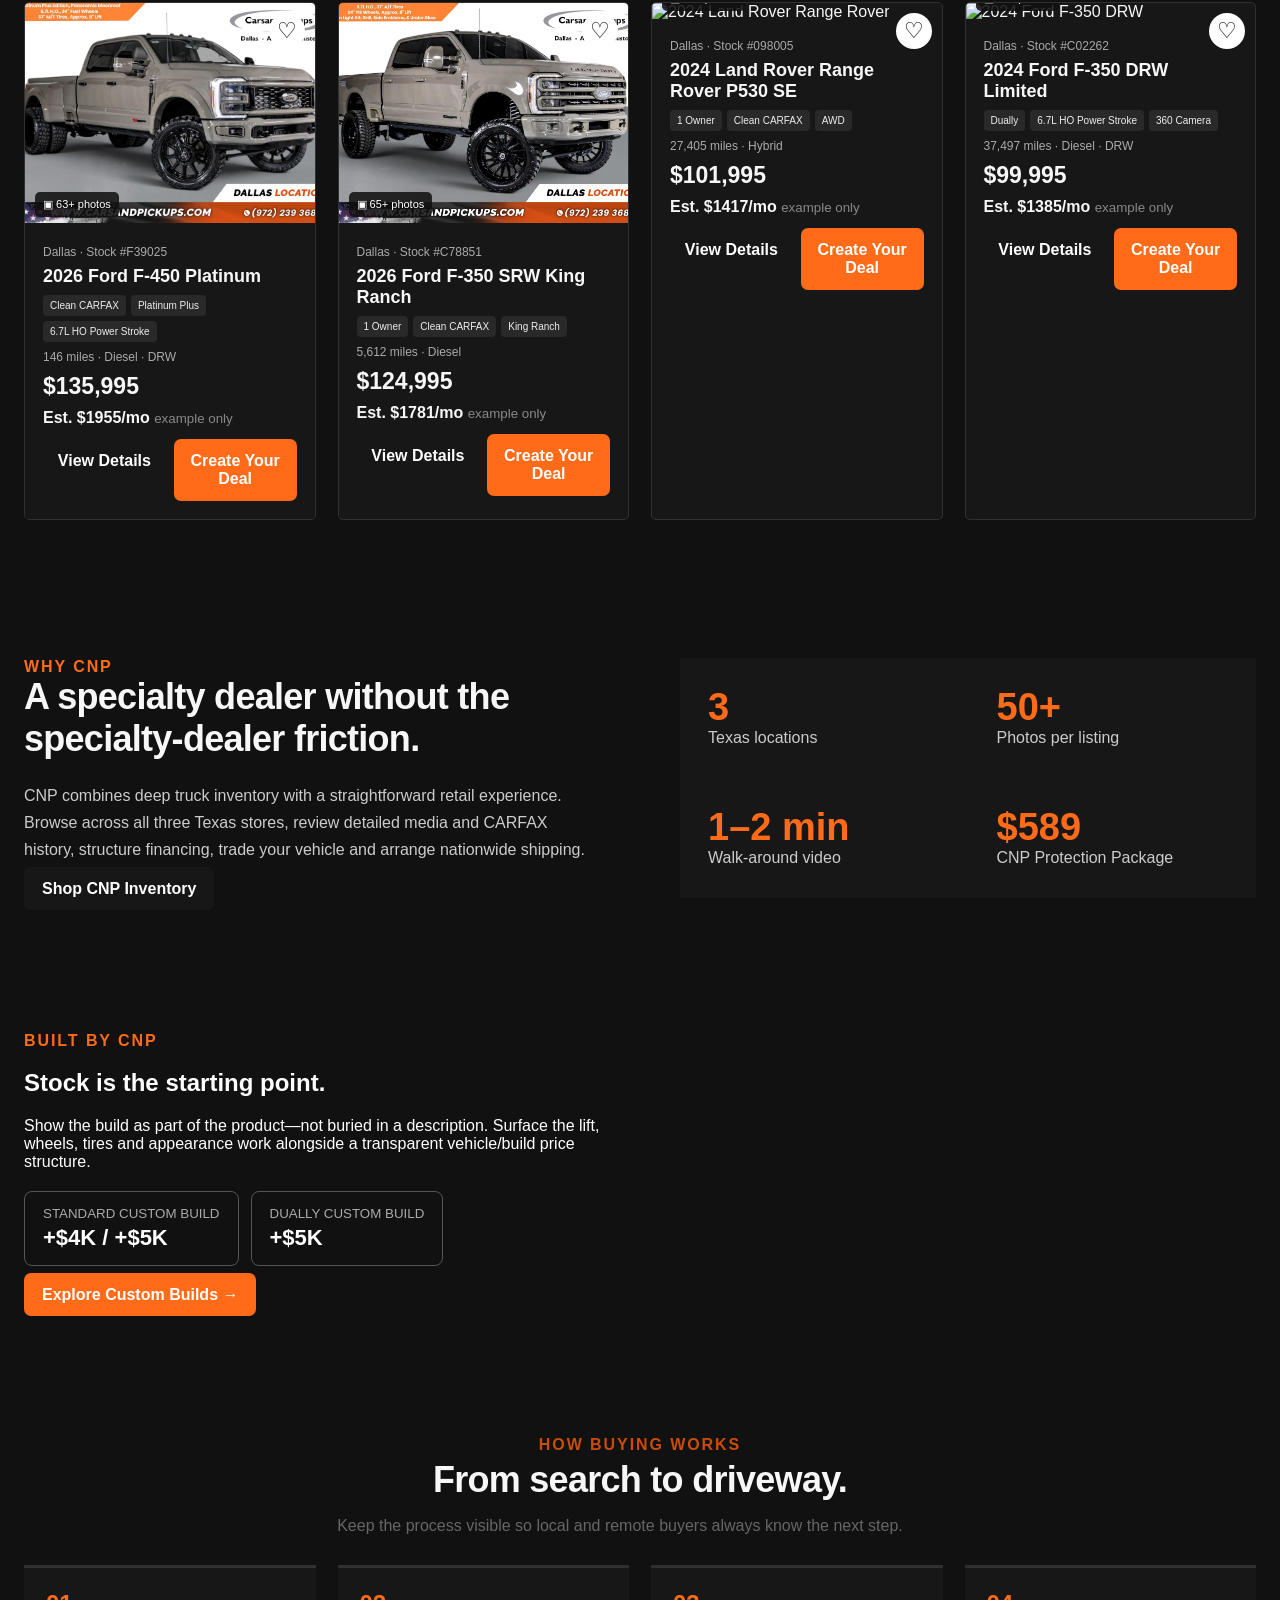
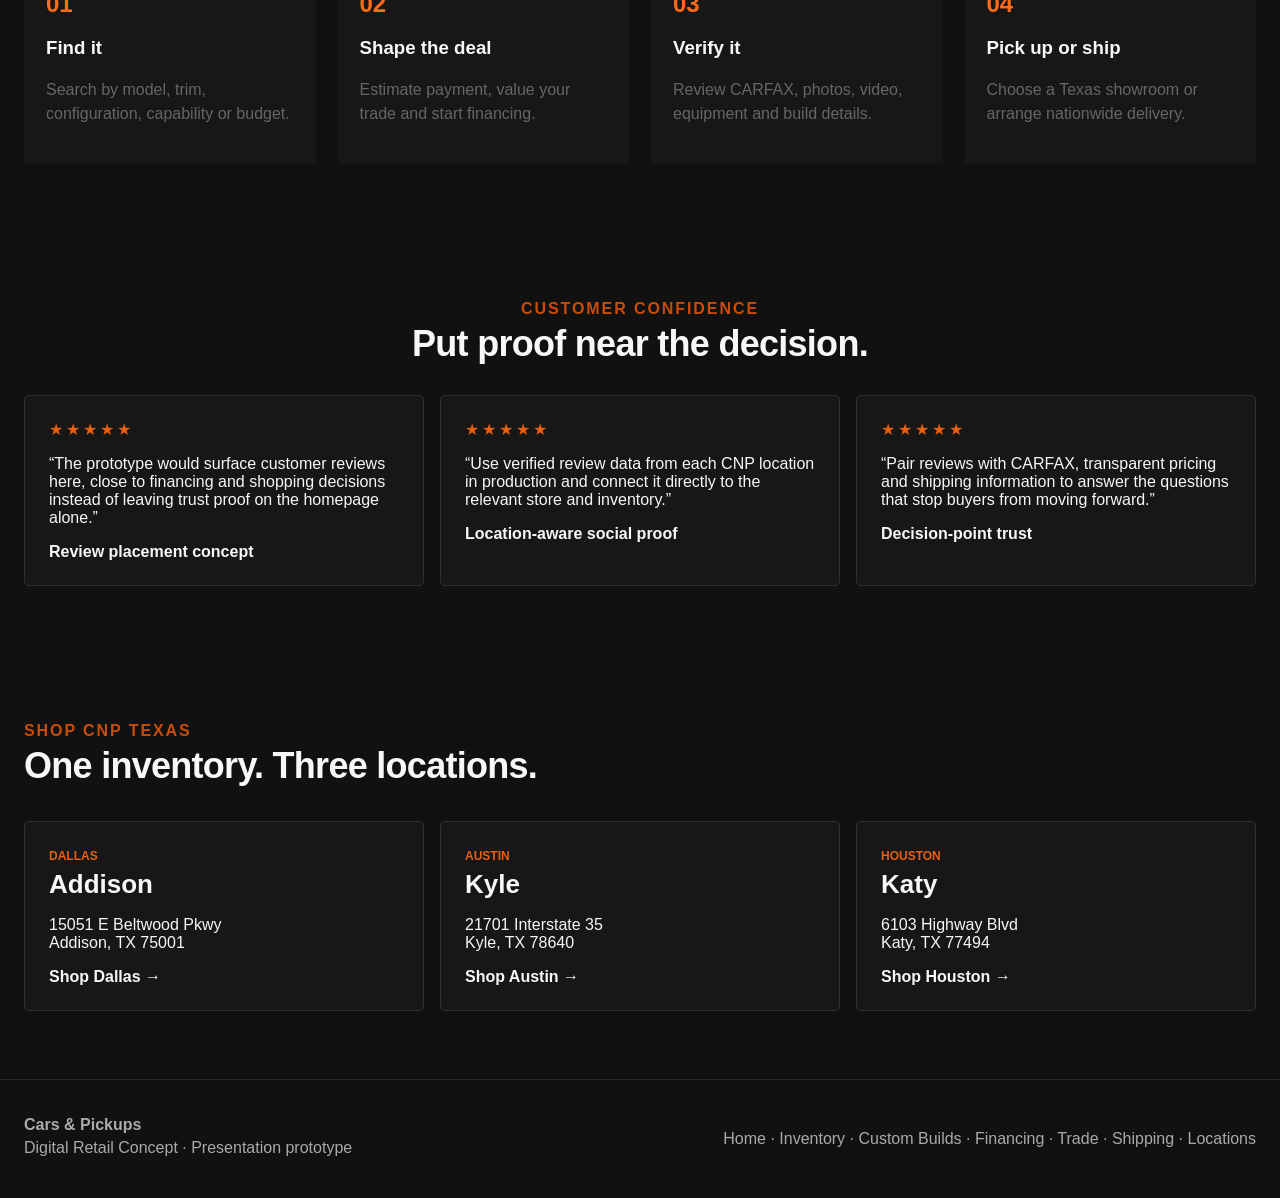
==== commit 4e49ebd6: "Refresh mobile accordion animation styles" ====
--- a/index.html
+++ b/index.html
@@ -1,4 +1,4 @@
-<!doctype html><html><head><meta charset="utf-8"><meta name="viewport" content="width=device-width,initial-scale=1"><title>CNP Digital Retail Concept</title><link rel="stylesheet" href="styles.css?v=nav-accordion-1"><link rel="stylesheet" href="stack.css"></head><body>
+<!doctype html><html><head><meta charset="utf-8"><meta name="viewport" content="width=device-width,initial-scale=1"><title>CNP Digital Retail Concept</title><link rel="stylesheet" href="styles.css?v=nav-accordion-2"><link rel="stylesheet" href="stack.css"></head><body>
 <header class="top"><a class="brand" href="index.html"><b>●</b> Cars & Pickups</a><div class="mobile-nav-backdrop" id="mobileNavBackdrop"></div><nav class="nav" id="siteNav"><div class="mobile-nav-head"><span>MENU</span><button id="mobileNavClose" type="button" aria-label="Close navigation">×</button></div><div class="mobile-nav-group open"><button class="mobile-nav-toggle" type="button" aria-expanded="true"><span>INVENTORY</span><span class="nav-chevron">⌄</span></button><div class="mobile-nav-submenu"><a href="inventory.html">All Inventory</a><a href="inventory.html?q=new%20arrival">New Arrivals</a><a href="inventory.html?q=truck">Trucks</a><a href="inventory.html?q=SUV">Sedans and SUVs</a><a href="inventory.html?q=custom">Custom Builds</a></div></div><div class="mobile-nav-group"><button class="mobile-nav-toggle" type="button" aria-expanded="false"><span>TRADE OR SELL</span><span class="nav-chevron">⌄</span></button><div class="mobile-nav-submenu"><a href="#buying">Get Your Trade Value</a><a href="#buying">Sell Your Vehicle</a></div></div><div class="mobile-nav-group"><button class="mobile-nav-toggle" type="button" aria-expanded="false"><span>FINANCING</span><span class="nav-chevron">⌄</span></button><div class="mobile-nav-submenu"><a href="inventory.html">Build Your Deal</a><a href="#buying">Get Pre-Approved</a></div></div><div class="mobile-nav-group"><button class="mobile-nav-toggle" type="button" aria-expanded="false"><span>ABOUT US</span><span class="nav-chevron">⌄</span></button><div class="mobile-nav-submenu"><a href="#why">Our Story</a><a href="#locations">Locations</a><a href="#shipping">Nationwide Shipping</a><a href="#reviews">Customer Reviews</a><a href="#publications">Publications</a><a href="#careers">Careers</a></div></div><a class="mobile-reservation" href="#reservation"><span>📅</span><span>Schedule a Reservation</span></a><div class="desktop-nav-links"><a href="inventory.html">Inventory</a><a href="#builds">Custom Builds</a><a href="#buying">Financing</a><a href="#buying">Sell / Trade</a><a href="#locations">Locations</a><a href="#why">Why CNP</a></div></nav><div class="nav-actions"><a class="btn orange nav-deal" href="inventory.html">Build Your Deal</a><button class="hamburger" id="hamburger" type="button" aria-label="Open navigation" aria-expanded="false"><span></span><span></span><span></span></button></div></header>
 <section class="hero"><div class="hero-inner"><div class="eyebrow">DALLAS · AUSTIN · HOUSTON</div><h1>FIND YOUR NEXT<br><span id="rotatingHeroText" class="rotating-text">DUALLY</span></h1><p>Custom trucks, heavy-duty pickups & specialty vehicles. Transparent pricing. Nationwide shipping.</p><div class="searchbar"><input id="homeSearch" placeholder="Search make, model, trim or keyword"><button class="btn orange" onclick="location.href='inventory.html?q='+encodeURIComponent(document.getElementById('homeSearch').value)">Search Inventory</button></div><div class="quicklinks"><a href="inventory.html?q=F-250">F-250</a><a href="inventory.html?q=dually">Dually</a><a href="inventory.html?q=diesel">Diesel</a><a href="inventory.html?q=King Ranch">King Ranch</a><a href="inventory.html?q=custom">Custom Build</a></div><div class="actions"><a href="#buying" class="btn ghost">Get Pre-Qualified</a><a href="#buying" class="btn ghost">Value My Trade</a></div></div></section>
 <div class="trust" aria-label="CNP buyer benefits"><div class="trust-track"><span class="trust-item"><span class="trust-icon">🤝</span><span class="trust-copy"><b>NO-HAGGLE</b><small>Market-based pricing</small></span></span><span class="trust-item"><span class="trust-icon">💰</span><span class="trust-copy"><b>NO HIDDEN DEALER FEES</b><small>Clear price structure</small></span></span><span class="trust-item"><span class="trust-icon">🦊</span><span class="trust-copy"><b>CARFAX®</b><small>Complimentary history report</small></span></span><span class="trust-item"><span class="trust-icon">🚚</span><span class="trust-copy"><b>NATIONWIDE SHIPPING</b><small>Buy from anywhere</small></span></span><span class="trust-item"><span class="trust-icon">🤝</span><span class="trust-copy"><b>NO-HAGGLE</b><small>Market-based pricing</small></span></span><span class="trust-item"><span class="trust-icon">💰</span><span class="trust-copy"><b>NO HIDDEN DEALER FEES</b><small>Clear price structure</small></span></span><span class="trust-item"><span class="trust-icon">🦊</span><span class="trust-copy"><b>CARFAX®</b><small>Complimentary history report</small></span></span><span class="trust-item"><span class="trust-icon">🚚</span><span class="trust-copy"><b>NATIONWIDE SHIPPING</b><small>Buy from anywhere</small></span></span></div></div>
--- a/styles.css
+++ b/styles.css
@@ -423,3 +423,43 @@
    box-sizing:border-box!important;
  }
 }
+
+.desktop-nav-links{display:contents}.mobile-nav-group,.mobile-reservation{display:none}
+@media(max-width:760px){
+.top #siteNav{display:block!important;overflow-y:auto!important;height:100dvh!important;padding:0 16px 24px!important}
+.top #siteNav .mobile-nav-head{display:flex!important;height:56px!important;min-height:56px!important;width:100%!important;padding:0 8px!important;margin:0!important;align-items:center!important;justify-content:space-between!important;border-bottom:1px solid #2d2d2d!important}
+.desktop-nav-links{display:none!important}
+.mobile-nav-group{display:block!important;width:100%!important;border-bottom:1px solid #292929!important}
+.mobile-nav-toggle{appearance:none;border:0;background:transparent;color:#fff;width:100%;height:54px;padding:0 8px;display:flex;align-items:center;justify-content:space-between;font:700 16px/1 Inter,Arial,sans-serif;letter-spacing:.02em;text-align:left;cursor:pointer}
+.nav-chevron{font-size:20px;color:#f36b21;transition:transform .2s ease}.mobile-nav-group.open .nav-chevron{transform:rotate(180deg)}
+.mobile-nav-submenu{display:none;padding:0 8px 8px}.mobile-nav-group.open .mobile-nav-submenu{display:block}
+.top #siteNav .mobile-nav-submenu a{display:flex!important;width:100%!important;max-width:none!important;height:38px!important;min-height:38px!important;margin:0!important;padding:0 10px!important;align-items:center!important;color:#c9c9c9!important;font-size:15px!important;font-weight:500!important;border:0!important}
+.top #siteNav .mobile-nav-submenu a::after{display:none!important}
+.top #siteNav .mobile-reservation{display:flex!important;width:100%!important;max-width:none!important;height:52px!important;min-height:52px!important;margin:14px 0 0!important;padding:0 10px!important;align-items:center!important;justify-content:flex-start!important;gap:10px!important;border-top:1px solid #292929!important;border-bottom:1px solid #292929!important;color:#fff!important;font-weight:700!important}
+.top #siteNav .mobile-reservation::after{display:none!important}
+}
+/* Smooth accordion motion for mobile nav */
+@media(max-width:760px){
+ .mobile-nav-submenu{
+   display:grid!important;
+   grid-template-rows:0fr;
+   opacity:0;
+   transform:translateX(-12px);
+   padding:0 8px!important;
+   transition:grid-template-rows .34s cubic-bezier(.22,1,.36,1),
+              opacity .24s ease,
+              transform .34s cubic-bezier(.22,1,.36,1),
+              padding .34s cubic-bezier(.22,1,.36,1);
+ }
+ .mobile-nav-submenu>a{overflow:hidden}
+ .mobile-nav-group.open .mobile-nav-submenu{
+   grid-template-rows:1fr;
+   opacity:1;
+   transform:translateX(0);
+   padding:0 8px 8px!important;
+ }
+ .mobile-nav-submenu{overflow:hidden}
+ .mobile-nav-group .nav-chevron{
+   transition:transform .34s cubic-bezier(.22,1,.36,1)!important;
+ }
+}
